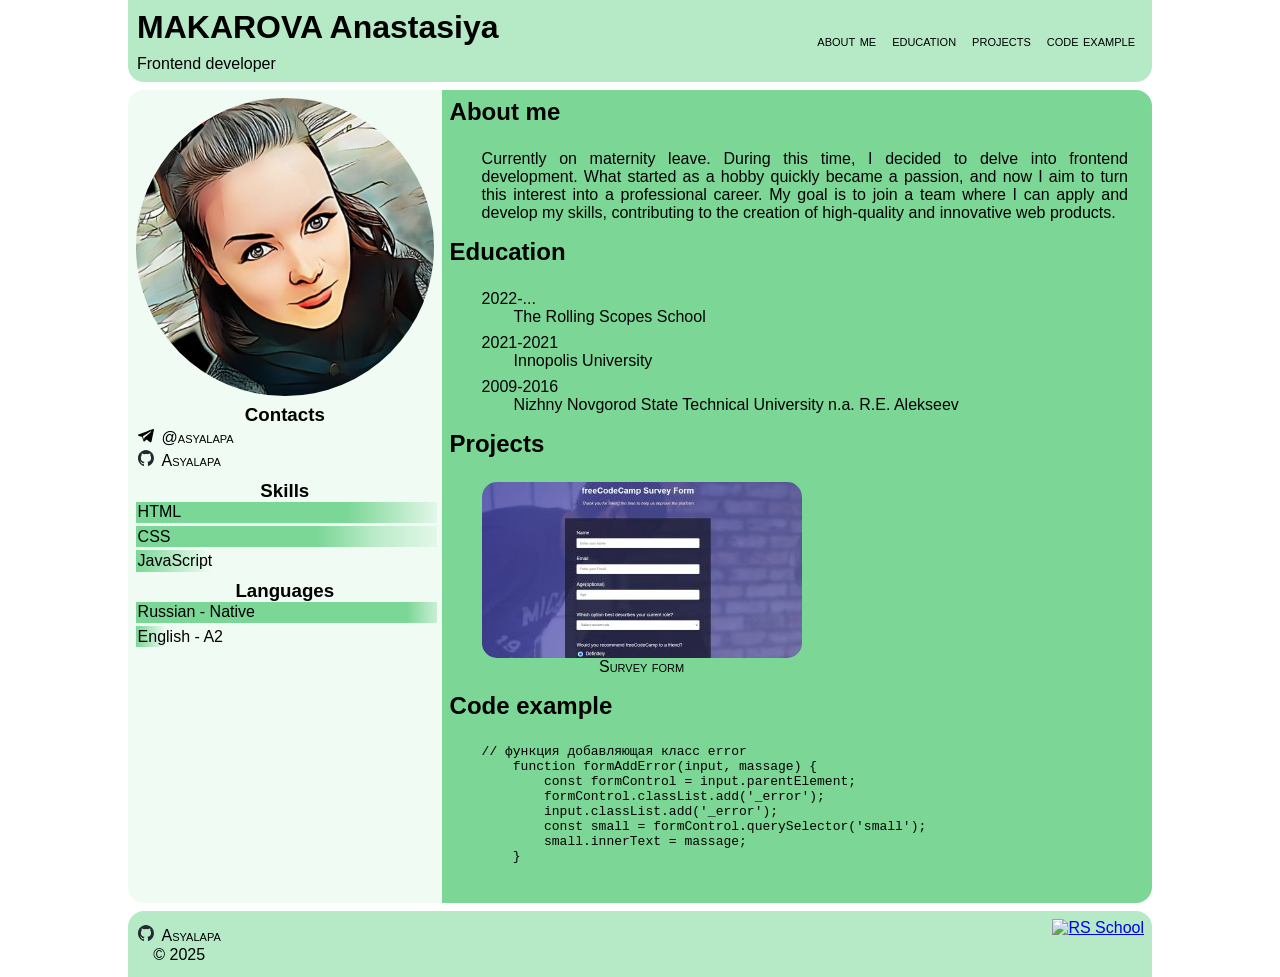
==== index.html @ ceacfe64 "feat: update infomation" ====
<!DOCTYPE html>
<html lang="en">
<head>
    <meta charset="UTF-8">
    <meta name="viewport" content="width=device-width, initial-scale=1.0">
    <title>CV | Makarova A</title>
    <link type="Image/x-icon" href="/img/photo.jpg" rel="icon">
    <link rel="stylesheet" href="style.css">
</head>
<body class="body">
    <div class="wrapper">
        <header class="header">
        <div class="header_wrapper">
            <h1 class="header_title">MAKAROVA Anastasiya</h1>
            <p class="header_desc">Frontend developer</p>
        </div>
        <nav class="header_nav">
            <ul class="header_list">
                <li class="header_list-item"><a href="#aboutMe" class="list_link">about me</a></li>
                <li class="header_list-item"><a href="#education" class="list_link">education</a></li>
                <li class="header_list-item"><a href="#projects" class="list_link">projects</a></li>
                <li class="header_list-item"><a href="#codeExample" class="list_link">code example</a></li>
            </ul>
        </nav>
    </header>
    <main class="main">
        <div class="main_left-wrapper">
            <div class="main_left-section">
                <img class="main_image" src="/img/photo.jpg" alt="Photo Makarova A">
            </div>
            <section class="main_left-section">
                <h3 class="main_left-title">Contacts</h3>
                <div class="main_contacts">
                    <a class="contacts_link" href="https://t.me/asyalapa"><img class="contacts_logo" src="/img/telegram-mark.svg" alt="Лого телеграм">@asyalapa</a>
                    <a class="contacts_link" href="https://github.com/Asyalapa"><img class="contacts_logo" src="/img/github-mark.svg" alt="Лого гитхаб">Asyalapa</a>
                </div>
            </section>
            <section class="main_left-section">
                <h3 class="main_left-title">Skills</h3>
                <ul class="main_contacts main_left-list">
                    <li class="left-list_item item1">HTML</li>
                    <li class="left-list_item item2">CSS</li>
                    <li class="left-list_item item3">JavaScript</li>
                </ul>
            </section>
            <section class="main_left-section">
                <h3 class="main_left-title">Languages</h3>
                <ul class="main_contacts main_left-list">
                    <li class="left-list_item item4">Russian - Native</li>
                    <li class="left-list_item item5">English - A2</li>
                </ul>
            </section>
        </div>
        <div class="main_right-wrapper">
            <section id="aboutMe" class="main_right-section">
                <h2 class="main_right-title">About me</h2>
                <p class="right-section_about right-sections-desc">Currently on maternity leave. During this time, I decided to delve into frontend development. What started as a hobby quickly became a passion, and now I aim to turn this interest into a professional career. My goal is to join a team where I can apply and develop my skills, contributing to the creation of high-quality and innovative web products.</p>
            </section>
            <section id="education" class="main_right-section">
                <h2 class="main_right-title">Education</h2>
                    <ul class="right-section_education right-sections-desc">
                        <li>
                            <ul class="right-section_education education_list">
                                <li>2022-...</li>
                                <li class="education_list-item">The Rolling Scopes School</li>
                            </ul>
                        </li>
                        <li>
                            <ul class="right-section_education education_list">
                                <li>2021-2021</li>
                                <li class="education_list-item">Innopolis University</li>
                            </ul>
                        </li>
                        <li>
                            <ul class="right-section_education education_list">
                                <li>2009-2016</li>
                                <li class="education_list-item">Nizhny Novgorod State Technical University n.a. R.E. Alekseev</li>
                            </ul>
                        </li>
                    </ul>
            </section>
            <section id="projects" class="main_right-section">
                <h2 class="main_right-title">Projects</h2>
                <div class="right-sections-desc right-section_projects">
                    <a class="projects_link" href="https://asyalapa.github.io/freecodecamplearning/"><img class="projects_image" src="/img/fcproject.png" alt="Free code camp project">Survey form</a>
                </div>
            </section>
            <section id="codeExample" class="main_right-section">
                <h2 class="main_right-title">Code example</h2>
                <div class="right-sections-desc">
                    <pre class="right-sections_codeExample"><code>// функция добавляющая класс error
    function formAddError(input, massage) {
        const formControl = input.parentElement;
        formControl.classList.add('_error');
        input.classList.add('_error');
        const small = formControl.querySelector('small');
        small.innerText = massage;
    }</code>
                    </pre>
                </div>
            </section>
        </div>
    </main>
        <footer class="footer">
        <div class="footer_wrapper">
            <a class="contacts_link" href="https://github.com/Asyalapa"><img class="contacts_logo" src="/img/github-mark.svg" alt="GitHub's logo">Asyalapa</a>
            <p class="footer_copy">&copy; 2025</p>
        </div>
        <div class="footer_wrapper">
            <a href="https://rs.school/courses/javascript-ru"><img class="footer_image" src="https://raw.githubusercontent.com/rolling-scopes-school/tasks/25280abf1815aaf58ff04a69c0f82393d5f54ef0/tasks/cv/rs-school-logo.svg" alt="RS School"></a>
        </div>
    </footer>
    </div>
   </body>
</html>
---- style.css ----
.body {
    margin: 0;
    padding: 0;
    box-sizing: border-box;
    font-family: 'Segoe UI', Tahoma, Geneva, Verdana, sans-serif;
}

::-webkit-scrollbar {
    width: .8rem;
    background: rgba(110, 211, 140, 0.3);
}
  
::-webkit-scrollbar-thumb {
    border-radius: .4rem;
    background: rgba(110, 211, 140, 0.6);
}

.wrapper {
    max-width: 1024px;
    margin: 0 auto;
    display: flex;
    flex-direction: column;
    align-items: center;
}

.header {
    display: flex;
    justify-content: space-between;
    align-self: center;
    border-radius: 0 0 1rem 1rem;
    width: 100%;
    background-color: rgba(110, 211, 140, 0.5);
    margin-bottom: 0.5em;
  }

.header_wrapper,
.header_nav {
    margin: 1vh;
}

.header_nav {
    display: flex;
    align-items: center;
}

.header_title {
    margin: 0 0 1vh;
}
  
.header_desc {
    margin: 0;
}

.header_list {
    margin: 0;
    padding: 0;
    display: flex;
    align-items: center;
    list-style-type: none;
}

.header_list-item {
    padding: 0.5em;
}

.list_link,
.contacts_link,
.projects_link {
    text-decoration: none;
    font-variant: small-caps;
    color: black;
}

.list_link:hover {
    color: rgb(0, 0, 100);
    border-bottom: 2px solid;
}

.main {
    display: flex;
    width: 100%;
    margin-bottom: 0.5em;
}

.main_left-wrapper {
    width: 30%;
    display: flex;
    flex-direction: column;
    align-items: center;
    border-radius: 1rem 0 0 1rem;
    background-color: rgba(110, 211, 140, 0.1);
    padding: 0.5em;
}

.main_right-wrapper {
    display: flex;
    flex-direction: column;
    width: 70%;
    border-radius: 0 1rem 1rem 0;
    background-color: rgba(110, 211, 140, 0.9);
    padding: 0.5em;
}

.main_left-section {
    width: 100%;
    display: flex;
    flex-direction: column;
    align-items: center;
}

.main_left-section:not(:last-child) {
    margin-bottom: 0.5em;
}

.main_image {
    max-width: 100%;
    border-radius: 50%;
}

.main_left-title {
    margin: 0;
}

.main_contacts {
    width: 100%;
}

.contacts_link {
    display: block;
    padding: 0.1em;
}

.contacts_link:hover,
.projects_link:hover {
    color: rgb(0, 0, 100);
    font-weight: 700;
}

.contacts_logo {
    width: 1em;
    margin-right: 0.5em;
}

.main_left-list,
.right-section_education {
    margin: 0;
    padding: 0;
    list-style-type: none;
}

.left-list_item {
    padding: 0.1em;
    width: 100%;
}

.left-list_item:not(:last-child) {
    margin-bottom: 0.2em;
}

.left-list_item.item1 {
    background: linear-gradient(90deg, rgba(110, 211, 140, 0.9) 0%, rgba(110, 211, 140, 0.9) 70%, rgba(110, 211, 140, 0.1) 100%);
}

.left-list_item.item2 {
    background: linear-gradient(90deg, rgba(110, 211, 140, 0.9) 0%, rgba(110, 211, 140, 0.9) 60%,  rgba(110, 211, 140, 0.4) 80%, rgba(110, 211, 140, 0.1) 100%);
}

.left-list_item.item4 {
    background: linear-gradient(90deg, rgba(110, 211, 140, 0.9) 0%, rgba(110, 211, 140, 0.9) 90%, rgba(110, 211, 140, 0.3) 100%);
}

.left-list_item.item5 {
    background: linear-gradient(90deg, rgba(110, 211, 140, 0.9) 0%, rgba(110, 211, 140, 0) 10%, rgba(110, 211, 140, 0) 100%);
}

.left-list_item.item3 {
    background: linear-gradient(90deg, rgba(110, 211, 140, 0.9) 0%, rgba(110, 211, 140, 0) 25%, rgba(110, 211, 140, 0) 100%);
}

.main_right-title {
    margin: 0 0 1em;
}

.right-section_about {
    text-align: justify;
}

.right-sections-desc {
    margin: 0 0 1em;
    padding: 0 1em 0 2em;
}

.education_list {
    margin: 0 0 0.5em;
}

.education_list-item {
    padding: 0 0 0 2em;
}

.right-section_projects {
    display: flex;
}

.projects_link {
    display: flex;
    flex-direction: column;
    align-items: center;
}

.projects_image {
    display: block;
    min-width: 250px;
    max-width: 25vw;
    border-radius: 15px;
}

.right-sections_codeExample {
    margin: 0;
    padding: 0;
}

.footer {
    box-sizing: border-box;
    display: flex;
    justify-content: space-between;
    padding: 0.5em;
    border-radius: 1rem 1rem 0 0;
    width: 100%;
    background-color: rgba(110, 211, 140, 0.5);
}

.footer_wrapper {
    display: flex;
    flex-direction: column;
    justify-content: center;
}

.footer_copy {
    align-self: center;
    margin: 0;
    padding: 0;
}

.footer_image {
    min-height: 50px;
    max-height: 5vh;
    max-width: 100%;
}

@media screen and (max-width: 769px) {
    .header {
        flex-direction: column;
      }

    .header_nav {
        margin: 0 0 1vh;
    }

    .main {
        flex-direction: column;
    }

    .main_left-wrapper {
        width: 100%;
        border-radius: 1rem 1rem 0 0;
        box-sizing: border-box;
    }
    
    .main_right-wrapper {
        width: 100%;
        border-radius: 0 0 1rem 1rem;
        box-sizing: border-box;
    }

    .main_image {
        max-height: 25vh;
    }
}
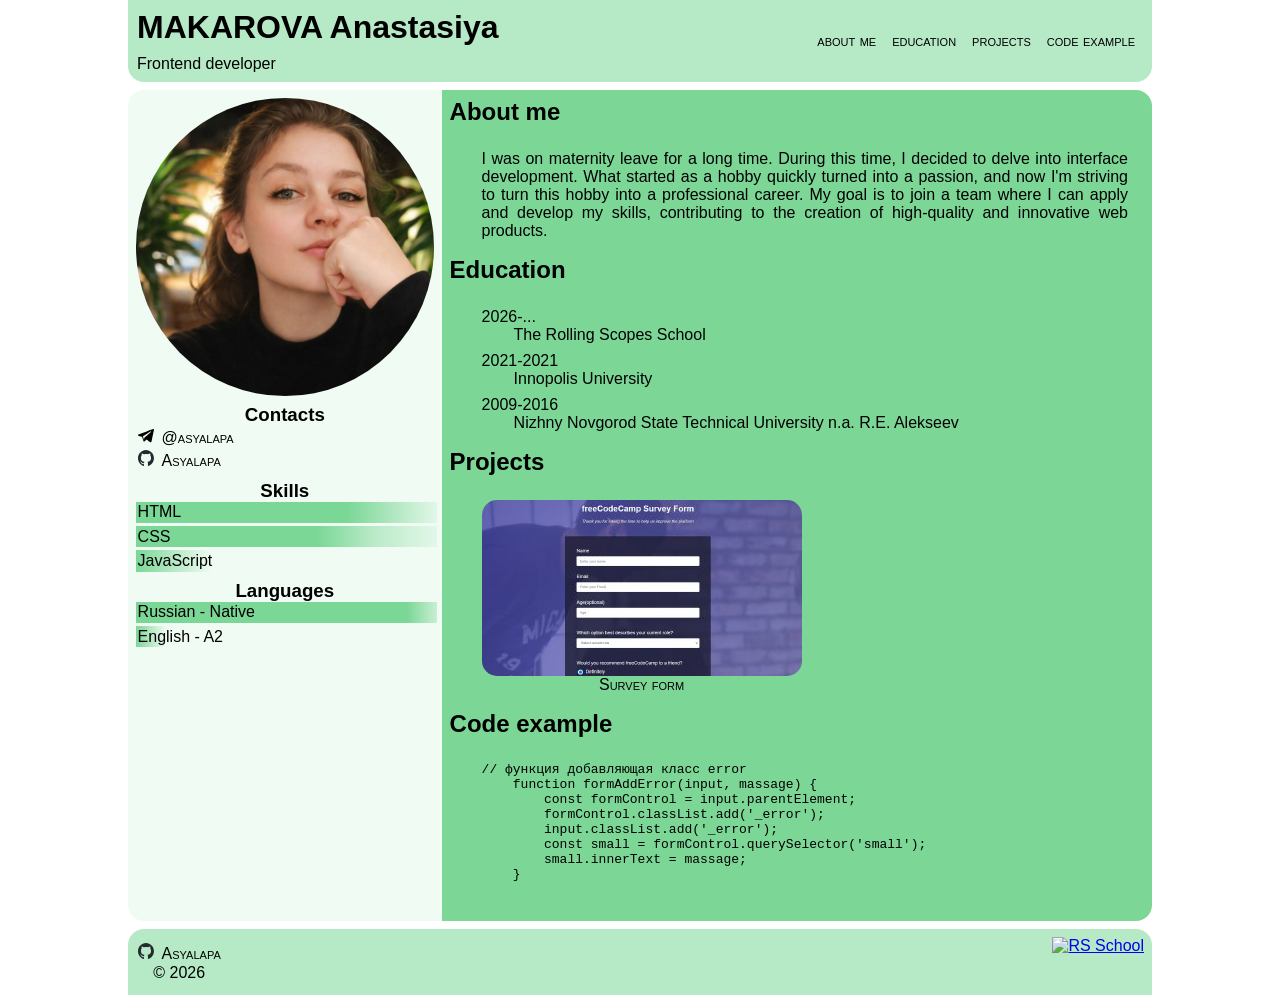
==== commit 07b3caf0: "fix: change infomation" ====
--- a/index.html
+++ b/index.html
@@ -54,14 +54,14 @@
         <div class="main_right-wrapper">
             <section id="aboutMe" class="main_right-section">
                 <h2 class="main_right-title">About me</h2>
-                <p class="right-section_about right-sections-desc">Currently on maternity leave. During this time, I decided to delve into frontend development. What started as a hobby quickly became a passion, and now I aim to turn this interest into a professional career. My goal is to join a team where I can apply and develop my skills, contributing to the creation of high-quality and innovative web products.</p>
+                <p class="right-section_about right-sections-desc">I was on maternity leave for a long time. During this time, I decided to delve into interface development. What started as a hobby quickly turned into a passion, and now I'm striving to turn this hobby into a professional career. My goal is to join a team where I can apply and develop my skills, contributing to the creation of high-quality and innovative web products.</p>
             </section>
             <section id="education" class="main_right-section">
                 <h2 class="main_right-title">Education</h2>
                     <ul class="right-section_education right-sections-desc">
                         <li>
                             <ul class="right-section_education education_list">
-                                <li>2022-...</li>
+                                <li>2026-...</li>
                                 <li class="education_list-item">The Rolling Scopes School</li>
                             </ul>
                         </li>
@@ -104,7 +104,7 @@
         <footer class="footer">
         <div class="footer_wrapper">
             <a class="contacts_link" href="https://github.com/Asyalapa"><img class="contacts_logo" src="/img/github-mark.svg" alt="GitHub's logo">Asyalapa</a>
-            <p class="footer_copy">&copy; 2025</p>
+            <p class="footer_copy">&copy; 2026</p>
         </div>
         <div class="footer_wrapper">
             <a href="https://rs.school/courses/javascript-ru"><img class="footer_image" src="https://raw.githubusercontent.com/rolling-scopes-school/tasks/25280abf1815aaf58ff04a69c0f82393d5f54ef0/tasks/cv/rs-school-logo.svg" alt="RS School"></a>
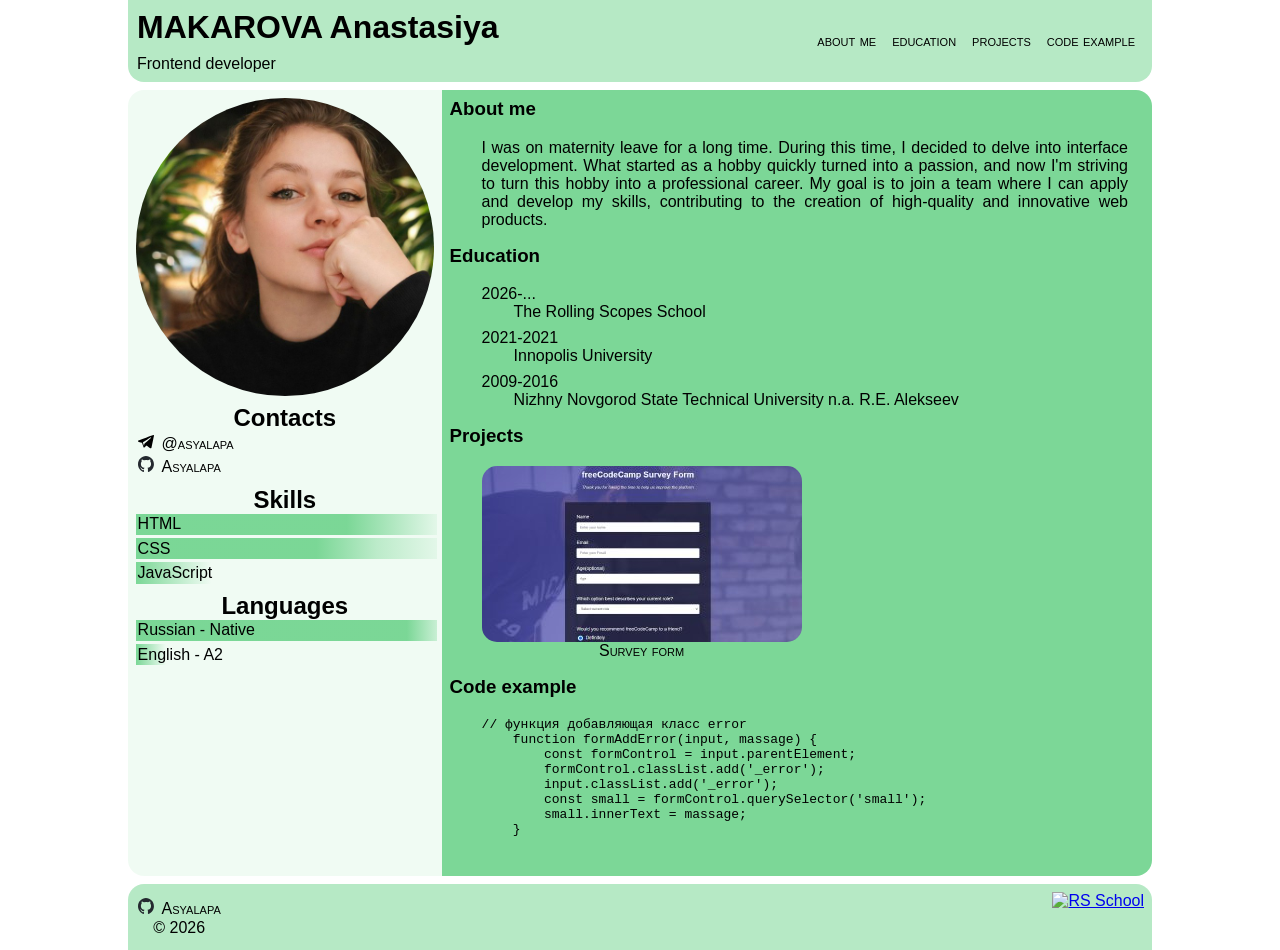
==== commit 4db91511: "fix: change title numbers fot validation" ====
--- a/index.html
+++ b/index.html
@@ -29,14 +29,14 @@
                 <img class="main_image" src="/img/photo.jpg" alt="Photo Makarova A">
             </div>
             <section class="main_left-section">
-                <h3 class="main_left-title">Contacts</h3>
+                <h2 class="main_left-title">Contacts</h2>
                 <div class="main_contacts">
                     <a class="contacts_link" href="https://t.me/asyalapa"><img class="contacts_logo" src="/img/telegram-mark.svg" alt="Лого телеграм">@asyalapa</a>
                     <a class="contacts_link" href="https://github.com/Asyalapa"><img class="contacts_logo" src="/img/github-mark.svg" alt="Лого гитхаб">Asyalapa</a>
                 </div>
             </section>
             <section class="main_left-section">
-                <h3 class="main_left-title">Skills</h3>
+                <h2 class="main_left-title">Skills</h2>
                 <ul class="main_contacts main_left-list">
                     <li class="left-list_item item1">HTML</li>
                     <li class="left-list_item item2">CSS</li>
@@ -44,7 +44,7 @@
                 </ul>
             </section>
             <section class="main_left-section">
-                <h3 class="main_left-title">Languages</h3>
+                <h2 class="main_left-title">Languages</h2>
                 <ul class="main_contacts main_left-list">
                     <li class="left-list_item item4">Russian - Native</li>
                     <li class="left-list_item item5">English - A2</li>
@@ -53,11 +53,11 @@
         </div>
         <div class="main_right-wrapper">
             <section id="aboutMe" class="main_right-section">
-                <h2 class="main_right-title">About me</h2>
+                <h3 class="main_right-title">About me</h3>
                 <p class="right-section_about right-sections-desc">I was on maternity leave for a long time. During this time, I decided to delve into interface development. What started as a hobby quickly turned into a passion, and now I'm striving to turn this hobby into a professional career. My goal is to join a team where I can apply and develop my skills, contributing to the creation of high-quality and innovative web products.</p>
             </section>
             <section id="education" class="main_right-section">
-                <h2 class="main_right-title">Education</h2>
+                <h3 class="main_right-title">Education</h3>
                     <ul class="right-section_education right-sections-desc">
                         <li>
                             <ul class="right-section_education education_list">
@@ -80,13 +80,13 @@
                     </ul>
             </section>
             <section id="projects" class="main_right-section">
-                <h2 class="main_right-title">Projects</h2>
+                <h3 class="main_right-title">Projects</h3>
                 <div class="right-sections-desc right-section_projects">
                     <a class="projects_link" href="https://asyalapa.github.io/freecodecamplearning/"><img class="projects_image" src="/img/fcproject.png" alt="Free code camp project">Survey form</a>
                 </div>
             </section>
             <section id="codeExample" class="main_right-section">
-                <h2 class="main_right-title">Code example</h2>
+                <h3 class="main_right-title">Code example</h3>
                 <div class="right-sections-desc">
                     <pre class="right-sections_codeExample"><code>// функция добавляющая класс error
     function formAddError(input, massage) {
@@ -103,7 +103,7 @@
     </main>
         <footer class="footer">
         <div class="footer_wrapper">
-            <a class="contacts_link" href="https://github.com/Asyalapa"><img class="contacts_logo" src="/img/github-mark.svg" alt="GitHub's logo">Asyalapa</a>
+            <a class="contacts_link" href="https://github.com/Asyalapa"><img class="contacts_logo" src="./img/github-mark.svg" alt="GitHub's logo">Asyalapa</a>
             <p class="footer_copy">&copy; 2026</p>
         </div>
         <div class="footer_wrapper">
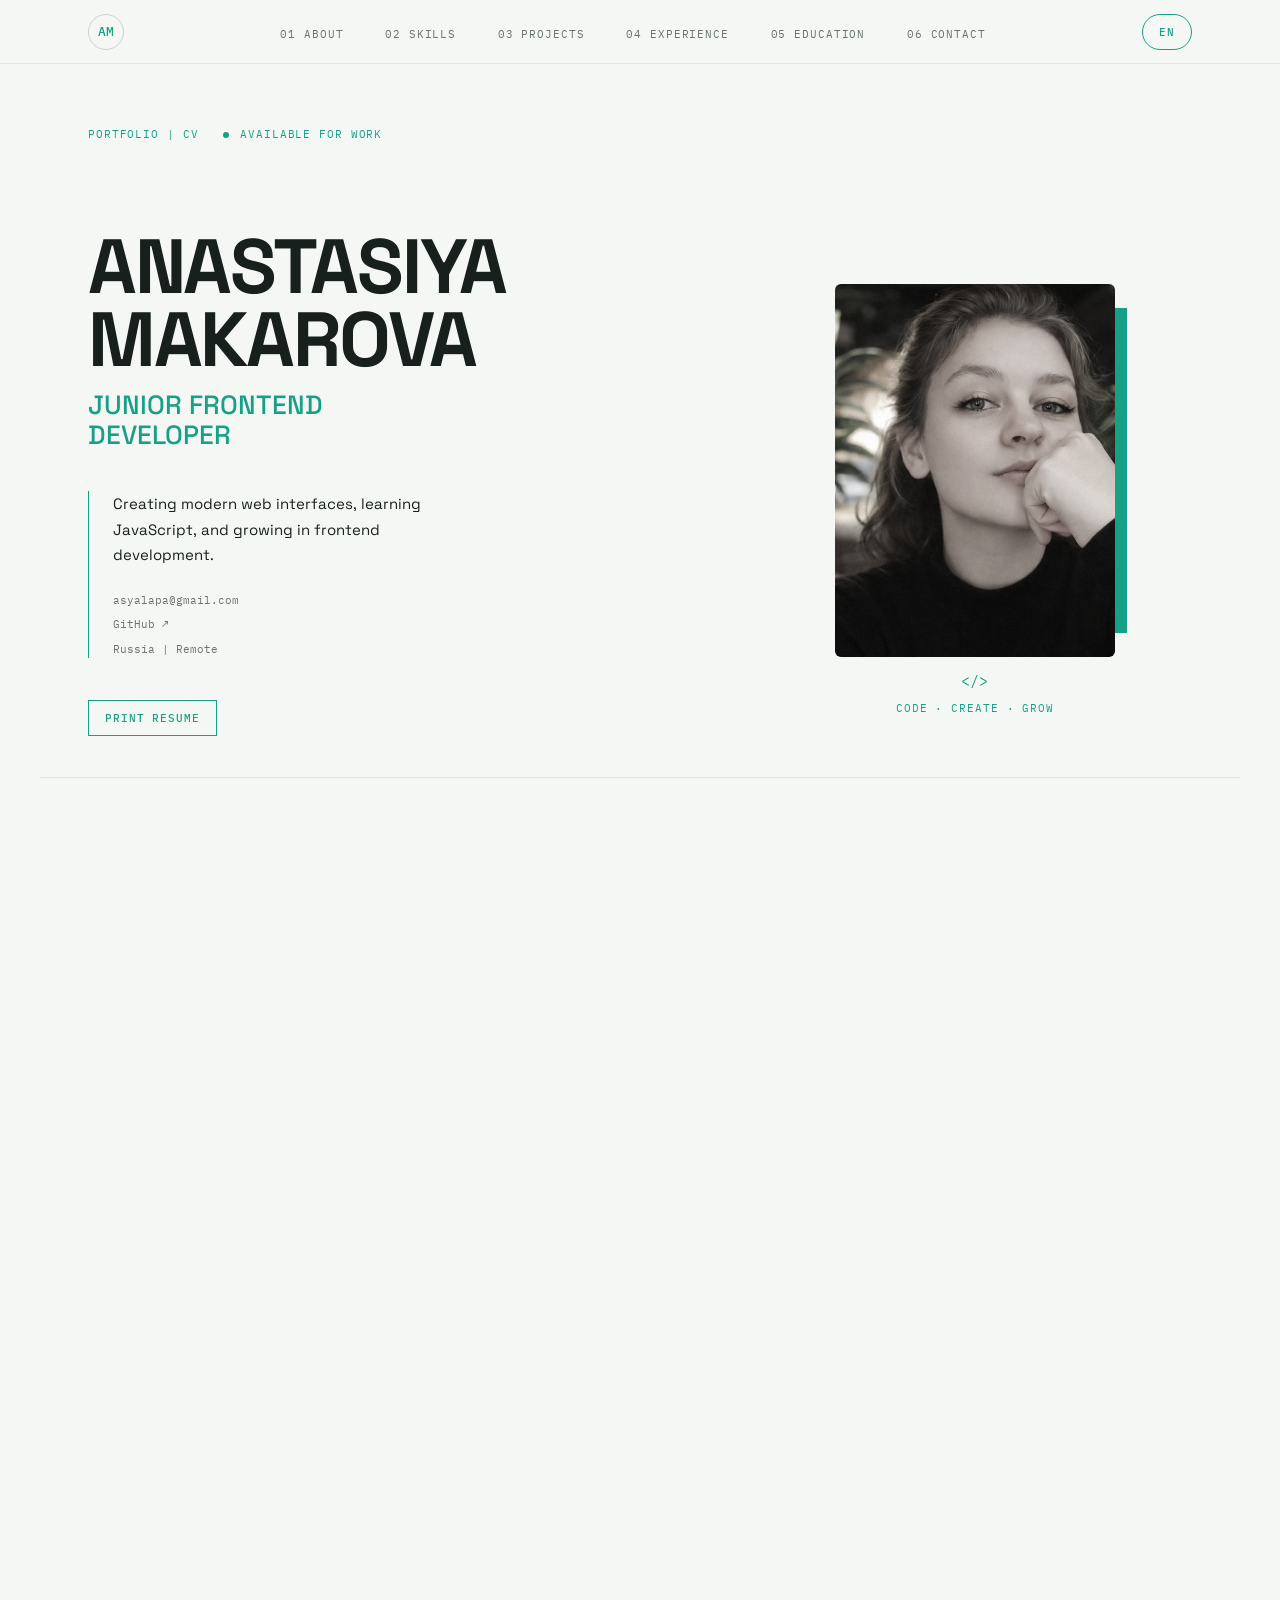
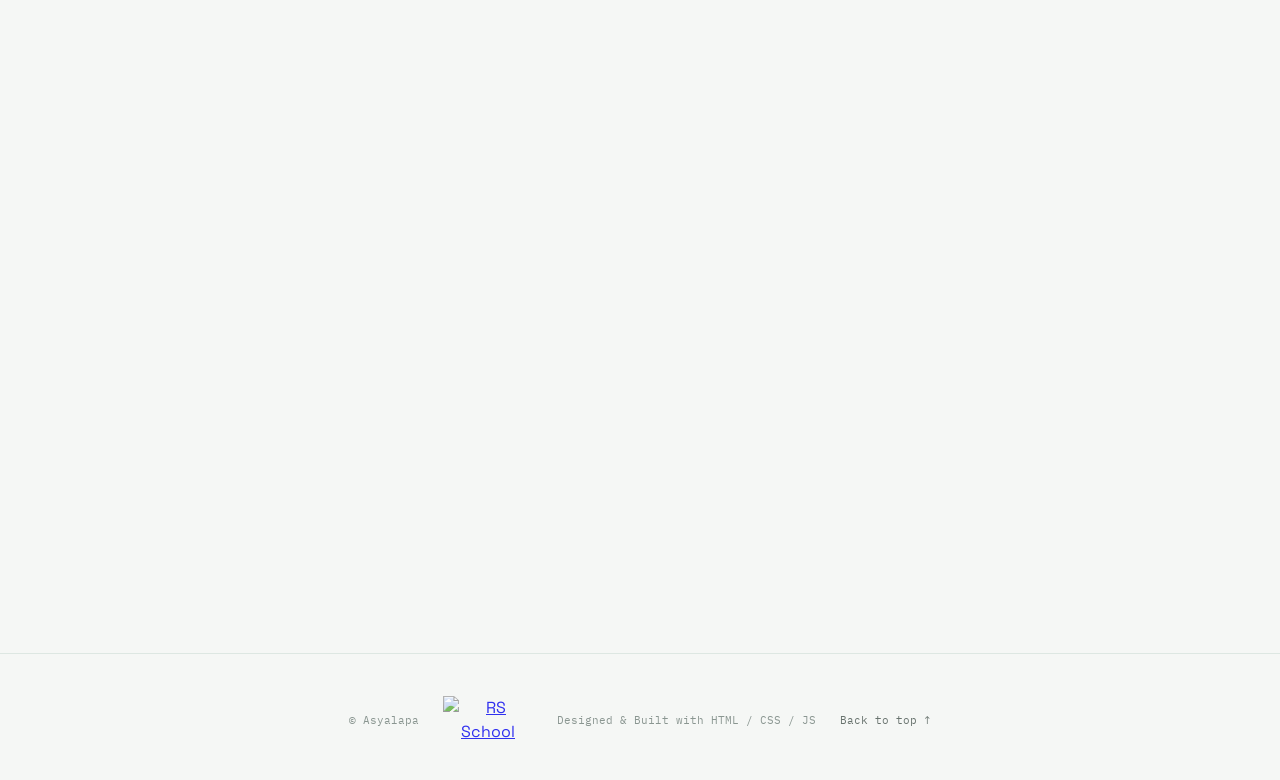
==== commit 41b7ab9a: "feat: implement semantic layout and responsive design" ====
--- a/index.html
+++ b/index.html
@@ -4,112 +4,420 @@
     <meta charset="UTF-8">
     <meta name="viewport" content="width=device-width, initial-scale=1.0">
     <title>CV | Makarova A</title>
-    <link type="Image/x-icon" href="/img/photo.jpg" rel="icon">
+    <link type="Image/x-icon" href="./img/photo.jpg" rel="icon">
+    <link rel="preconnect" href="https://fonts.googleapis.com">
+    <link rel="preconnect" href="https://fonts.gstatic.com" crossorigin>
+    <link
+            href="https://fonts.googleapis.com/css2?family=IBM+Plex+Mono:wght@400;500&family=Space+Grotesk:wght@400;500;600;700&display=swap"
+            rel="stylesheet"
+    >
     <link rel="stylesheet" href="style.css">
+    <noscript>
+        <style>.reveal { opacity: 1; transform: none; }</style>
+    </noscript>
 </head>
+
 <body class="body">
-    <div class="wrapper">
-        <header class="header">
-        <div class="header_wrapper">
-            <h1 class="header_title">MAKAROVA Anastasiya</h1>
-            <p class="header_desc">Frontend developer</p>
+
+    <header class="header">
+        <div class="container header__inner">
+            <a href="#top" class="header__logo" data-translate="logo">AM</a>
+
+            <nav class="header__nav">
+                <ul class="header__list">
+                    <li>
+                        <a href="#about" class="header__link">01 <span data-translate="about">ABOUT</span></a>
+                    </li>
+                    <li>
+                        <a href="#skills" class="header__link">02 <span data-translate="skills">SKILLS</span></a>
+                    </li>
+                    <li> <a href="#projects" class="header__link">03 <span data-translate="projects">PROJECTS</span></a>
+                    </li>
+                    <li>
+                        <a href="#experience" class="header__link">04 <span data-translate="experience">EXPERIENCE</span></a>
+                    </li>
+                    <li>
+                        <a href="#education" class="header__link">05 <span data-translate="education">EDUCATION</span></a>
+                    </li>
+                    <li>
+                        <a href="#contact" class="header__link">06 <span data-translate="contact">CONTACT</span></a>
+                </li>
+                </ul>
+            </nav>
+
+            <div class="header__actions">
+                <button type="button" id="lang-toggle" class="btn btn--lang" data-translate="btn_lang">EN</button>
+                <button type="button" class="header__burger" aria-label="Open menu" aria-expanded="false">
+                    <span></span>
+                    <span></span>
+                    <span></span>
+                </button>
+            </div>
         </div>
-        <nav class="header_nav">
-            <ul class="header_list">
-                <li class="header_list-item"><a href="#aboutMe" class="list_link">about me</a></li>
-                <li class="header_list-item"><a href="#education" class="list_link">education</a></li>
-                <li class="header_list-item"><a href="#projects" class="list_link">projects</a></li>
-                <li class="header_list-item"><a href="#codeExample" class="list_link">code example</a></li>
-            </ul>
-        </nav>
     </header>
-    <main class="main">
-        <div class="main_left-wrapper">
-            <div class="main_left-section">
-                <img class="main_image" src="/img/photo.jpg" alt="Photo Makarova A">
-            </div>
-            <section class="main_left-section">
-                <h2 class="main_left-title">Contacts</h2>
-                <div class="main_contacts">
-                    <a class="contacts_link" href="https://t.me/asyalapa"><img class="contacts_logo" src="/img/telegram-mark.svg" alt="Лого телеграм">@asyalapa</a>
-                    <a class="contacts_link" href="https://github.com/Asyalapa"><img class="contacts_logo" src="/img/github-mark.svg" alt="Лого гитхаб">Asyalapa</a>
-                </div>
-            </section>
-            <section class="main_left-section">
-                <h2 class="main_left-title">Skills</h2>
-                <ul class="main_contacts main_left-list">
-                    <li class="left-list_item item1">HTML</li>
-                    <li class="left-list_item item2">CSS</li>
-                    <li class="left-list_item item3">JavaScript</li>
-                </ul>
-            </section>
-            <section class="main_left-section">
-                <h2 class="main_left-title">Languages</h2>
-                <ul class="main_contacts main_left-list">
-                    <li class="left-list_item item4">Russian - Native</li>
-                    <li class="left-list_item item5">English - A2</li>
-                </ul>
-            </section>
-        </div>
-        <div class="main_right-wrapper">
-            <section id="aboutMe" class="main_right-section">
-                <h3 class="main_right-title">About me</h3>
-                <p class="right-section_about right-sections-desc">I was on maternity leave for a long time. During this time, I decided to delve into interface development. What started as a hobby quickly turned into a passion, and now I'm striving to turn this hobby into a professional career. My goal is to join a team where I can apply and develop my skills, contributing to the creation of high-quality and innovative web products.</p>
-            </section>
-            <section id="education" class="main_right-section">
-                <h3 class="main_right-title">Education</h3>
-                    <ul class="right-section_education right-sections-desc">
+
+    <main class="main" id="top">
+
+        <!-- HERO -->
+        <section class="hero">
+            <div class="container hero__grid">
+                <div class="hero__meta">
+                    <span class="hero__label" data-translate="hero_label">PORTFOLIO | CV</span>
+                    <span class="hero__status" data-translate="hero_status">AVAILABLE FOR WORK</span>
+                </div>
+
+                <div class="hero__content">
+                    <div class="hero__title">
+                        <h1 class="hero__name" data-translate="hero_name">ANASTASIYA<br>MAKAROVA</h1>
+                        <p class="hero__role" data-translate="hero_role">JUNIOR FRONTEND<br>DEVELOPER</p>
+                    </div>
+
+                    <div class="hero__info">
+                        <p class="hero__description" data-translate="hero_description">
+                            Creating modern web interfaces, learning JavaScript, and growing in frontend development.
+                        </p>
+
+                        <div class="hero__contacts">
+                            <a href="mailto:asyalapa@gmail.com" class="hero__contact-link">asyalapa@gmail.com</a>
+                            <a href="https://github.com/asyalapa" target="_blank" rel="noopener noreferrer" class="hero__contact-link">GitHub ↗</a>
+                            <span class="hero__location" data-translate="hero_location">Russia | Remote</span>
+                        </div>
+                    </div>
+
+                    <div class="hero__action">
+                        <button type="button" class="btn btn--print-hero"  id="print-btn" data-translate="btn_print">Print Resume</button>
+                    </div>
+                </div>
+
+                <!-- Правая часть: Фото и декор -->
+                <div class="hero__visual">
+                    <div class="hero__image-wrapper">
+                        <img src="./img/photo.jpg" alt="Anastasiya Makarova" class="image hero__photo" data-translate-alt="photo_alt" loading="eager">
+                        <div class="hero__decor">
+                            <span class="hero__decor-text" data-translate="decor_text">CODE · CREATE · GROW</span>
+                        </div>
+                    </div>
+                </div>
+            </div>
+        </section>
+
+        <!-- ABOUT -->
+        <section class="section section__about reveal" id="about">
+            <div class="container section__layout">
+                <div class="section__header">
+                    <span class="section__number">01</span>
+                    <h2 class="section__title" data-translate="about_title">О СЕБЕ</h2>
+                </div>
+                <div class="about__body">
+                    <div class="about__intro">
+                        <p class="about__text" data-translate="about_text_first">
+                            Transitioning from technical and banking sectors into frontend development.
+                        </p>
+                        <p class="about__text" data-translate="about_text_second">
+                            I have an engineering background and experience working with documentation, clients, and large amounts of information. Currently focusing on JavaScript, HTML, CSS, and building real web projects.
+                        </p>
+                        <p class="about__text" data-translate="about_text_third">
+                            Looking for a team where I can ask questions, get feedback, and grow through real tasks.
+                        </p>
+                    </div>
+                    <ul class="about__list">
+                        <li class="about__list-item" data-translate='soft_skills_thinking'>Systematic thinking</li>
+                        <li class="about__list-item" data-translate='soft_skills_attention'>Attention to detail</li>
+                        <li class="about__list-item" data-translate='soft_skills_discipline'>Discipline and self-organization</li>
+                        <li class="about__list-item" data-translate='soft_skills_learning'>Fast learning</li>
+                    </ul>
+                </div>
+            </div>
+        </section>
+
+        <!-- SKILLS -->
+        <section class="section section__skills reveal" id="skills">
+            <div class="container section__layout">
+                <div class="section__header">
+                    <span class="section__number">02</span>
+                    <h2 class="section__title" data-translate="skills">SKILLS</h2>
+                </div>
+                <div class="skills__grid">
+                    <div class="skills__group">
+                        <h3 class="skills__label" data-translate="skills_core_label">CORE</h3>
+                        <ul class="skills__list skills__list--levels">
+                            <li class="skills__list-item" style="--level: 52%" data-translate="skill_js">JavaScript (basic-confident)</li>
+                            <li class="skills__list-item" style="--level: 15%" data-translate="skill_python">Python (actively learning)</li>
+                            <li class="skills__list-item" style="--level: 90%">HTML5 / CSS3</li>
+                            <li class="skills__list-item" style="--level: 22%" data-translate="skill_git">Git (basic commands)</li>
+                        </ul>
+                    </div>
+                    <div class="skills__group">
+                        <h3 class="skills__label" data-translate="skills_tools">TOOLS</h3>
+                        <ul class="skills__list">
+                            <li class="skills__list-item">VS Code / WebStorm</li>
+                            <li class="skills__list-item">Git / GitHub</li>
+                            <li class="skills__list-item">Figma</li>
+                            <li class="skills__list-item">Chrome DevTools</li>
+                            <li class="skills__list-item">Vite / WebPack</li>
+                        </ul>
+                    </div>
+                    <div class="skills__group">
+                        <h3 class="skills__label" data-translate="skills_lang_label">LANGUAGES</h3>
+                        <ul class="skills__list">
+                            <li class="skills__list-item" data-translate="lang_ru">Russian — Native</li>
+                            <li class="skills__list-item" data-translate="lang_en">English — B1</li>
+                        </ul>
+                        <h3 class="skills__label" data-translate="skills_additional">ADDITIONAL</h3>
+                        <ul class="skills__list">
+                            <li class="skills__list-item" data-translate="additional_alg">Algorithms</li>
+                            <li class="skills__list-item" data-translate="additional_arch">Frontend Architecture</li>
+                            <li class="skills__list-item" data-translate="additional_api">API Integration</li>
+                            <li class="skills__list-item" data-translate="additional_des">Responsive Design</li>
+                        </ul>
+                    </div>
+                </div>
+            </div>
+        </section>
+
+        <!-- PROJECTS -->
+        <section class="section section__projects reveal" id="projects">
+            <div class="container section__layout">
+                <div class="section__header">
+                    <span class="section__number">03</span>
+                    <h2 class="section__title" data-translate="projects">PROJECTS</h2>
+                </div>
+                <div class="projects__grid">
+                    <a class="project__link" href="https://asyalapa.github.io/rsschool-cv" target="_blank">
+                        <article class="project">
+                            <div class="project__top">
+                                <span class="project__number">01</span>
+                                <span class="project__type" data-translate="project_type_edu">EDUCATIONAL</span>
+                            </div>
+                            <div class="project__body">
+                                <h3 class="project__title" data-translate="project_1_title">CV / PORTFOLIO</h3>
+                                <p class="project__description" data-translate="project_1_desc">
+                                    Personal CV webpage built with semantic HTML, responsive CSS, and interactive JavaScript.
+                                </p>
+                                <ul class="project__tags">
+                                    <li>HTML</li><li>CSS</li><li>JavaScript</li>
+                                </ul>
+                            </div>
+                            <span class="project__link-text" data-translate="project_view">VIEW PROJECT ↗</span>
+                        </article>
+                    </a>
+                    <a class="project__link" href="https://asyalapa.github.io/nails-landing/" target="_blank">
+                        <article class="project">
+                            <div class="project__top">
+                                <span class="project__number">02</span>
+                                <span class="project__type" data-translate="project_type_edu">EDUCATIONAL</span>
+                            </div>
+                            <div class="project__body">
+                                <h3 class="project__title" data-translate="project_2_title">Princess Nails</h3>
+                                <p class="project__description" data-translate="project_2_desc">
+                                    Responsive landing page for a nail service master with elegant design.
+                                </p>
+                                <ul class="project__tags">
+                                    <li>HTML</li><li>CSS</li><li>JavaScript</li>
+                                </ul>
+                            </div>
+                            <span class="project__link-text" data-translate="project_view">VIEW PROJECT ↗</span>
+                        </article>
+                    </a>
+                    <a class="project__link" href="https://asyalapa.github.io/smm-pro-landing/" target="_blank">
+                        <article class="project">
+                            <div class="project__top">
+                                <span class="project__number">03</span>
+                                <span class="project__type" data-translate="project_type_edu">EDUCATIONAL</span>
+                            </div>
+                            <div class="project__body">
+                                <h3 class="project__title" data-translate="project_3_title">SMM Course Landing</h3>
+                                <p class="project__description" data-translate="project_3_desc">
+                                    Modern one-page landing for an online SMM promotion course.
+                                </p>
+                                <ul class="project__tags">
+                                    <li>HTML</li><li>CSS</li><li>JavaScript</li>
+                                </ul>
+                            </div>
+                            <span class="project__link-text" data-translate="project_view">VIEW PROJECT ↗</span>
+                        </article>
+                    </a>
+                </div>
+            </div>
+        </section>
+
+        <!-- CODE EXAMPLE -->
+        <section class="section section__code-examples reveal">
+            <div class="container">
+                <div class="section__header">
+                    <h2 class="section__title" data-translate="code_example_title">CODE EXAMPLE</h2>
+                </div>
+                <div class="code-example__grid">
+                    <article class="code-example">
+                        <div class="code-example__top">
+                            <span class="code-example__number">01</span>
+                            <span class="code-example__type">JavaScript</span>
+                        </div>
+                        <div class="code-example__body">
+                            <h3 class="code-example__title" data-translate="code_example_1_title">Palindrome Checker (with spaces)</h3>
+                            <pre class="code-example__code">
+                                <code data-language="javascript">
+function isPalindrome(str) {
+    const cleaned = str.toLowerCase().replace(/[^a-zа-яё0-9]/g, '');
+    return cleaned === cleaned.split('').reverse().join('');
+}
+                                </code>
+                            </pre>
+                        </div>
+                    </article>
+                    <article class="code-example">
+                        <div class="code-example__top">
+                            <span class="code-example__number">02</span>
+                            <span class="code-example__type">Python</span>
+                        </div>
+                        <div class="code-example__body">
+                            <h3 class="code-example__title" data-translate="code_example_2_title">Merge Unique Elements</h3>
+                            <pre class="code-example__code">
+                                <code data-language="python">
+def unique_from_two(list1, list2):
+    return list(set(list1) | set(list2))
+                                </code>
+                            </pre>
+                        </div>
+                    </article>
+                </div>
+            </div>
+        </section>
+
+        <!-- EXPERIENCE -->
+        <section class="section section__experience reveal" id="experience">
+            <div class="container section__layout">
+                <div class="section__header">
+                    <span class="section__number">04</span>
+                    <h2 class="section__title" data-translate="experience_title">WORK EXPERIENCE</h2>
+                </div>
+                <div class="timeline">
+                    <article class="timeline__item">
+                        <div class="timeline__date">2018 — 2022</div>
+                        <div class="timeline__content">
+                            <h3 data-translate="exp_1_role">Customer Support Specialist</h3>
+                            <p data-translate="exp_1_company">Rosbank PJSC</p>
+                            <p class="timeline__desc" data-translate="exp_1_desc">Handled 30–50 daily inquiries, resolved complex requests, and coordinated across departments.</p>
+                        </div>
+                    </article>
+                    <article class="timeline__item">
+                        <div class="timeline__date">2017</div>
+                        <div class="timeline__content">
+                            <h3 data-translate="exp_2_role">Mathematics Teacher</h3>
+                            <p data-translate="exp_2_company">School No. 60</p>
+                            <p class="timeline__desc" data-translate="exp_2_desc">Taught algebra and geometry, adapted complex material to students' level.</p>
+                        </div>
+                    </article>
+                    <article class="timeline__item">
+                        <div class="timeline__date">2016–2017</div>
+                        <div class="timeline__content">
+                            <h3 data-translate="exp_3_role">Document Management Specialist</h3>
+                            <p data-translate="exp_3_company">Avto-Vik LLC</p>
+                            <p class="timeline__desc" data-translate="exp_3_desc">Managed document flow in 1C, supported procurement and warehouse operations.</p>
+                        </div>
+                    </article>
+                    <article class="timeline__item">
+                        <div class="timeline__date">2013–2016</div>
+                        <div class="timeline__content">
+                            <h3 data-translate="exp_4_role">Design Engineer</h3>
+                            <p data-translate="exp_4_company">United Engineering Center LLC</p>
+                            <p class="timeline__desc" data-translate="exp_4_desc">Developed technical drawings and documentation according to requirements.</p>
+                        </div>
+                    </article>
+                </div>
+            </div>
+        </section>
+
+        <!-- EDUCATION -->
+        <section class="section section__education reveal" id="education">
+            <div class="container section__layout">
+                <div class="section__header">
+                    <span class="section__number">05</span>
+                    <h2 class="section__title" data-translate="education">EDUCATION</h2>
+                </div>
+                <div class="education__body">
+                    <div class="education__group">
+                        <article class="education__item">
+                            <span class="education__year">2016</span>
+                            <div>
+                                <h3 class="education__title" data-translate="edu_1_title">NNSTU named after R.E. Alekseev</h3>
+                                <p class="education__degree" data-translate="edu_1_degree">Master's Degree, Institute of Transport Systems</p>
+                            </div>
+                        </article>
+                    </div>
+                    <div class="education__group">
+                        <article class="education__item">
+                            <span class="education__year">2026</span>
+                            <div>
+                                <h3 class="education__title" data-translate="edu_2_title">RS School</h3>
+                                <p class="education__degree" data-translate="edu_2_degree">Full-Stack JavaScript</p>
+                            </div>
+                        </article>
+                        <article class="education__item">
+                            <span class="education__year">2026</span>
+                            <div>
+                                <h3 class="education__title" data-translate="edu_3_title">1C:April Soft</h3>
+                                <p class="education__degree" data-translate="edu_3_degree">Python Basics from Scratch</p>
+                            </div>
+                        </article>
+                        <article class="education__item">
+                            <span class="education__year">2022</span>
+                            <div>
+                                <h3 class="education__title" data-translate="edu_4_title">RS School</h3>
+                                <p class="education__degree" data-translate="edu_4_degree">JS/FE Pre-School</p>
+                            </div>
+                        </article>
+                        <article class="education__item">
+                            <span class="education__year">2021</span>
+                            <div>
+                                <h3 class="education__title" data-translate="edu_5_title">Innopolis University</h3>
+                                <p class="education__degree" data-translate="edu_5_degree">Frontend Development Basics</p>
+                            </div>
+                        </article>
+                    </div>
+                </div>
+            </div>
+        </section>
+
+        <!-- CONTACT -->
+        <section class="section section__contact reveal" id="contact">
+            <div class="container section__layout">
+                <div class="section__header">
+                    <span class="section__number">06</span>
+                    <h2 class="section__title" data-translate="contact">CONTACT</h2>
+                </div>
+                <div class="contact__body">
+                    <h3 class="contact__lead" data-translate="contact_lead">Let's build something</h3>
+                    <ul class="contact__links">
                         <li>
-                            <ul class="right-section_education education_list">
-                                <li>2026-...</li>
-                                <li class="education_list-item">The Rolling Scopes School</li>
-                            </ul>
+                            <a href="mailto:asyalapa@gmail.com">asyalapa@gmail.com ↗</a>
                         </li>
                         <li>
-                            <ul class="right-section_education education_list">
-                                <li>2021-2021</li>
-                                <li class="education_list-item">Innopolis University</li>
-                            </ul>
+                            <a href="https://max.ru/u/f9LHodD0cOKEIf41ExmGAO7J_K5DbSC8_rLBaSs1NUDS42xEk0Kvph6njVQ">Max ↗</a>
                         </li>
                         <li>
-                            <ul class="right-section_education education_list">
-                                <li>2009-2016</li>
-                                <li class="education_list-item">Nizhny Novgorod State Technical University n.a. R.E. Alekseev</li>
-                            </ul>
+                            <a href="https://github.com/asyalapa" target="_blank" rel="noopener noreferrer">GitHub ↗</a>
+                        </li>
+                        <li>
+                            <a href="https://t.me/asyalapa" target="_blank" rel="noopener noreferrer">Telegram ↗</a>
                         </li>
                     </ul>
-            </section>
-            <section id="projects" class="main_right-section">
-                <h3 class="main_right-title">Projects</h3>
-                <div class="right-sections-desc right-section_projects">
-                    <a class="projects_link" href="https://asyalapa.github.io/freecodecamplearning/"><img class="projects_image" src="/img/fcproject.png" alt="Free code camp project">Survey form</a>
-                </div>
-            </section>
-            <section id="codeExample" class="main_right-section">
-                <h3 class="main_right-title">Code example</h3>
-                <div class="right-sections-desc">
-                    <pre class="right-sections_codeExample"><code>// функция добавляющая класс error
-    function formAddError(input, massage) {
-        const formControl = input.parentElement;
-        formControl.classList.add('_error');
-        input.classList.add('_error');
-        const small = formControl.querySelector('small');
-        small.innerText = massage;
-    }</code>
-                    </pre>
-                </div>
-            </section>
-        </div>
+                </div>
+            </div>
+        </section>
     </main>
+
         <footer class="footer">
-        <div class="footer_wrapper">
-            <a class="contacts_link" href="https://github.com/Asyalapa"><img class="contacts_logo" src="./img/github-mark.svg" alt="GitHub's logo">Asyalapa</a>
-            <p class="footer_copy">&copy; 2026</p>
-        </div>
-        <div class="footer_wrapper">
-            <a href="https://rs.school/courses/javascript-ru"><img class="footer_image" src="https://raw.githubusercontent.com/rolling-scopes-school/tasks/25280abf1815aaf58ff04a69c0f82393d5f54ef0/tasks/cv/rs-school-logo.svg" alt="RS School"></a>
-        </div>
-    </footer>
-    </div>
+            <div class="container footer__inner">
+                <p class="footer__copy">© <span id="current-year"></span> Asyalapa</p>
+                <a class="footer__school" href="https://rs.school/courses/javascript" target="_blank" rel="noopener noreferrer" aria-label="RS School">
+                    <img class="image footer__image" src="https://raw.githubusercontent.com/rolling-scopes-school/tasks/25280abf1815aaf58ff04a69c0f82393d5f54ef0/tasks/cv/rs-school-logo.svg" data-translate-alt="rs_school_alt" alt="RS School" loading="lazy">
+                </a>
+                <p class="footer__tech" data-translate="footer_tech">Designed &amp; Built with HTML / CSS / JS</p>
+                <a href="#top" class="footer__top" data-translate="footer_top">Back to top ↑</a>
+            </div>
+        </footer>
+
+    <script src="./script.js" defer></script>
    </body>
 </html>
--- a/style.css
+++ b/style.css
@@ -1,279 +1,1259 @@
-.body {
+:root {
+    /* ---------- Цвета ---------- */
+    --color-bg: #F5F7F5;
+    --color-surface: #FFF;
+    --color-surface-soft: #EEF5F2;
+    --color-text: #17201C;
+    --color-text-secondary: #68736E;
+    --color-text-muted: #8A9691;
+    --color-accent: #16A085;
+    --color-accent-dark: #117A67;
+    --color-border: #DDE7E2;
+    --color-border-dark: #C6D5CF;
+    --color-code-bg: #17201C;
+    --color-code-text: #E8F5F0;
+
+    /* ---------- Типографика ---------- */
+    --font-main: "Space Grotesk", sans-serif;
+    --font-mono: "IBM Plex Mono", monospace;
+
+    /* Мелкие статичные размеры (подписи, лейблы, мета-текст) */
+    --fs-2xs: 0.7rem;      /* 11px — самые мелкие подписи */
+    --fs-xs: 0.8125rem;    /* 13px — второстепенный текст */
+    --fs-sm: 0.9375rem;    /* 15px — обычный текст */
+    --fs-base: 1rem;       /* 16px — базовый размер body */
+
+    /* Крупные размеры — плавно тянутся между мобилкой и десктопом */
+    --fs-title: clamp(1.35rem, 1.1rem + 1vw, 1.75rem);     /* заголовки секций */
+    --fs-lead: clamp(1.5rem, 1.1rem + 1.8vw, 2.1rem);       /* акцентные фразы */
+    --fs-role: clamp(1.15rem, 0.95rem + 1.2vw, 1.65rem);    /* подзаголовок в hero */
+    --fs-hero: clamp(2.4rem, 1.3rem + 6vw, 4.8rem);         /* имя в hero */
+    --lh-tight: 1.1;
+    --lh-base: 1.5;
+    --lh-relaxed: 1.7;
+    --fw-regular: 400;
+    --fw-medium: 500;
+    --fw-bold: 700;
+    --tracking-tight: -0.03em;
+    --tracking-wide: 0.08em;
+
+    /* ---------- Отступы и раскладка ---------- */
+    --container-width: 1200px;
+    --container-padding: clamp(1rem, 4vw, 3rem);
+    --header-height: 64px;
+
+    /* Вертикальный отступ секций — тянется от мобилки к десктопу */
+    --section-padding-y: clamp(2.5rem, 2rem + 3vw, 5rem);
+
+    /* Ширина левой колонки с номером и заголовком секции */
+    --sidebar-width: clamp(120px, 14vw, 180px);
+
+    /* Базовая сетка отступов, реально используется по всему файлу */
+    --gap-xs: 0.5rem;
+    --gap-sm: 1rem;
+    --gap-md: 1.5rem;
+    --gap-lg: clamp(1.5rem, 1rem + 2vw, 3rem);
+    --gap-xl: clamp(2rem, 1.5rem + 3vw, 4rem);
+
+    /* ---------- Радиусы ---------- */
+    --radius-sm: 0.375rem;
+    --radius-md: 0.5rem;
+    --radius-pill: 999px;
+
+    /* ---------- Тени ---------- */
+    --shadow-xs: 0 1px 2px rgb(23 32 28 / 4%);
+    --shadow-sm: 0 4px 12px rgb(23 32 28 / 6%);
+
+    /* ---------- Анимации ---------- */
+    --transition-base: 200ms ease;
+    --transition-slow: 500ms ease;
+
+    /* Общий переход для интерактивных элементов (ссылки, кнопки) */
+    --transition:
+            color var(--transition-base),
+            background-color var(--transition-base),
+            border-color var(--transition-base),
+            transform var(--transition-base);
+
+    /* ---------- Z-index ---------- */
+    --z-header: 100;
+}
+
+*,
+*::before,
+*::after {
+    box-sizing: border-box;
     margin: 0;
     padding: 0;
-    box-sizing: border-box;
-    font-family: 'Segoe UI', Tahoma, Geneva, Verdana, sans-serif;
-}
-
-::-webkit-scrollbar {
-    width: .8rem;
-    background: rgba(110, 211, 140, 0.3);
-}
-  
-::-webkit-scrollbar-thumb {
-    border-radius: .4rem;
-    background: rgba(110, 211, 140, 0.6);
-}
-
-.wrapper {
-    max-width: 1024px;
+    min-width: 0;
+}
+
+html {
+    scrollbar-width: thin;
+    scrollbar-color: var(--color-accent) var(--color-bg);
+    scroll-behavior: smooth;
+}
+
+html::-webkit-scrollbar {
+    width: 8px;
+}
+
+html::-webkit-scrollbar-track {
+    background: var(--color-bg);
+}
+
+html::-webkit-scrollbar-thumb {
+    border: 2px solid var(--color-bg);
+    border-radius: var(--radius-pill);
+    background-color: var(--color-accent);
+}
+
+html::-webkit-scrollbar-thumb:hover {
+    background-color: var(--color-accent-dark);
+}
+
+::selection {
+    background-color: var(--color-accent);
+    color: var(--color-surface);
+}
+
+section[id] {
+    scroll-margin-top: var(--header-height);
+}
+
+.body {
+    display: flex;
+    flex-direction: column;
+    background-color: var(--color-bg);
+    width: 100%;
+    min-height: 100dvh;
+    text-rendering: optimizelegibility;
+    line-height: var(--lh-base);
+    overflow-wrap: break-word;
+    color: var(--color-text);
+    font-family: var(--font-main), sans-serif;
+    font-size: var(--fs-base);
+    font-weight: var(--fw-regular);
+    -webkit-font-smoothing: antialiased;
+}
+
+.image {
+    display: block;
+    max-width: 100%;
+    height: auto;
+}
+
+.container {
     margin: 0 auto;
+    padding: 0 var(--container-padding);
+    width: 100%;
+    max-width: var(--container-width);
+}
+
+.main {
+    flex: 1;
+}
+
+@media (prefers-reduced-motion: reduce) {
+    html {
+        scroll-behavior: auto;
+    }
+
+    *,
+    *::before,
+    *::after {
+        transition-duration: 0.01ms !important;
+        animation-duration: 0.01ms !important;
+    }
+}
+
+.reveal {
+    transform: translateY(24px);
+    transition: opacity var(--transition-slow), transform var(--transition-slow);
+    opacity: 0;
+}
+
+.reveal.is-visible {
+    transform: translateY(0);
+    opacity: 1;
+}
+
+/* ---------- Header ---------- */
+.header {
+    position: sticky;
+    top: 0;
+    z-index: var(--z-header);
+    border-bottom: 1px solid var(--color-border);
+    background-color: var(--color-bg);
+    height: var(--header-height);
+    font-family: var(--font-mono), monospace;
+}
+
+.header__inner {
+    display: flex;
+    flex-wrap: wrap;
+    gap: var(--gap-sm);
+    align-items: center;
+    justify-content: space-between;
+    padding-block: var(--gap-xs);
+    min-height: var(--header-height);
+}
+
+.header__logo {
+    display: inline-flex;
+    flex-shrink: 0;
+    align-items: center;
+    justify-content: center;
+    transition: var(--transition);
+    border: 1px solid var(--color-border-dark);
+    border-radius: 50%;
+    width: 36px;
+    height: 36px;
+    text-transform: uppercase;
+    text-decoration: none;
+    color: var(--color-accent);
+    font-size: var(--fs-xs);
+    font-weight: var(--fw-medium);
+}
+
+.header__logo:hover {
+    border-color: var(--color-accent);
+    background-color: var(--color-accent);
+    color: var(--color-surface);
+}
+
+.header__nav {
+    display: flex;
+    flex-wrap: wrap;
+    gap: var(--gap-sm) var(--gap-md);
+    align-items: center;
+}
+
+.header__list {
+    display: flex;
+    gap: var(--gap-lg);
+    align-items: center;
+    margin: 0;
+    padding: 0;
+    list-style: none;
+}
+
+.header__link {
+    position: relative;
+    transition: var(--transition);
+    padding-block: var(--gap-xs);
+    text-transform: uppercase;
+    text-decoration: none;
+    line-height: 1;
+    letter-spacing: var(--tracking-wide);
+    white-space: nowrap;
+    color: var(--color-text-secondary);
+    font-size: var(--fs-2xs);
+}
+
+.header__link::after {
+    position: absolute;
+    bottom: 0;
+    left: 0;
+    transition: width var(--transition-base);
+    background-color: var(--color-accent);
+    width: 0;
+    height: 1px;
+    content: "";
+}
+
+.header__link:hover {
+    color: var(--color-text);
+}
+
+.header__link:hover::after {
+    width: 100%;
+}
+
+.header__burger {
+    display: none;
+    flex-direction: column;
+    justify-content: space-between;
+    border: 0;
+    background: transparent;
+    padding: 7px 4px;
+    width: 36px;
+    height: 36px;
+    cursor: pointer;
+}
+
+.header__burger span {
+    display: block;
+    transition: transform 0.25s ease, opacity 0.25s ease;
+    background: currentcolor;
+    width: 100%;
+    height: 1px;
+    color: var(--color-accent);
+}
+
+/* Burger menu */
+@media (width <= 800px) {
+    .header__nav {
+        display: none;
+    }
+
+    .header__burger {
+        display: flex;
+    }
+
+    .header__actions {
+        display: flex;
+        gap: var(--gap-sm);
+        align-items: center;
+    }
+
+    .header__nav.is-open {
+        display: flex;
+        position: absolute;
+        top: 100%;
+        right: 0;
+        left: 0;
+        flex-direction: column;
+        gap: 0;
+        border-top: 1px solid var(--color-border);
+        border-bottom: 1px solid var(--color-border);
+        background: var(--color-bg);
+        padding: var(--gap-md);
+    }
+
+    .header__list {
+        flex-direction: column;
+        gap: 0;
+        align-items: stretch;
+    }
+
+    .header__list li {
+        width: 100%;
+    }
+
+    .header__link {
+        display: block;
+    }
+
+    .header__nav.is-open .header__link {
+        padding: 12px 0;
+    }
+
+    .header__burger.is-open span:nth-child(1) {
+        transform: translateY(10px) rotate(45deg);
+    }
+
+    .header__burger.is-open span:nth-child(2) {
+        opacity: 0;
+    }
+
+    .header__burger.is-open span:nth-child(3) {
+        transform: translateY(-10px) rotate(-45deg);
+    }
+}
+
+/* === КНОПКИ === */
+.btn {
+    display: inline-flex;
+    align-items: center;
+    justify-content: center;
+    transition: var(--transition);
+    border: 1px solid var(--color-accent);
+    border-radius: var(--radius-pill);
+    background-color: transparent;
+    padding-inline: var(--gap-sm);
+    height: 36px;
+    text-transform: uppercase;
+    letter-spacing: var(--tracking-wide);
+    color: var(--color-accent);
+    font-family: var(--font-mono), monospace;
+    font-size: var(--fs-2xs);
+    font-weight: var(--fw-medium);
+    cursor: pointer;
+}
+
+.btn:hover {
+    box-shadow: var(--shadow-xs);
+    background-color: var(--color-accent);
+    color: var(--color-surface);
+}
+
+.btn:focus-visible,
+.header__link:focus-visible,
+.header__logo:focus-visible {
+    outline: 2px solid var(--color-accent);
+    outline-offset: 4px;
+}
+
+.btn--print-hero {
+    border-radius: 0;
+}
+
+/* === HERO === */
+.hero {
+    padding-block: var(--gap-xl) var(--gap-lg);
+}
+
+.hero__grid {
+    display: grid;
+    grid-template-columns: minmax(0, 1.4fr) minmax(240px, 1fr);
+    gap: var(--gap-xl);
+    align-items: center;
+    border-bottom: 1px solid var(--color-border);
+    padding-bottom: var(--gap-lg);
+}
+
+.hero__meta {
+    display: flex;
+    flex-wrap: wrap;
+    grid-column: 1 / -1;
+    gap: var(--gap-md);
+    text-transform: uppercase;
+    letter-spacing: var(--tracking-wide);
+    font-family: var(--font-mono), monospace;
+    font-size: var(--fs-2xs);
+}
+
+.hero__label {
+    color: var(--color-accent);
+}
+
+.hero__status {
+    position: relative;
+    padding-left: 1.1rem;
+    color: var(--color-accent);
+}
+
+.hero__status::before {
+    position: absolute;
+    top: 50%;
+    left: 0;
+    transform: translateY(-50%);
+    border-radius: 50%;
+    background-color: var(--color-accent);
+    width: 6px;
+    height: 6px;
+    content: "";
+}
+
+.hero__title {
+    margin-top: var(--gap-md);
+}
+
+.hero__name {
+    text-transform: uppercase;
+    line-height: 0.95;
+    letter-spacing: var(--tracking-tight);
+    color: var(--color-text);
+    font-size: var(--fs-hero);
+    font-weight: var(--fw-bold);
+}
+
+.hero__role {
+    margin-top: var(--gap-sm);
+    text-transform: uppercase;
+    line-height: 1.1;
+    color: var(--color-accent);
+    font-size: var(--fs-role);
+    font-weight: var(--fw-medium);
+}
+
+.hero__info {
+    margin-top: var(--gap-lg);
+    border-left: 1px solid var(--color-accent);
+    padding-left: var(--gap-md);
+}
+
+.hero__description {
+    max-width: 32ch;
+    line-height: var(--lh-relaxed);
+    font-size: var(--fs-sm);
+}
+
+.hero__contacts {
+    display: flex;
+    flex-direction: column;
+    gap: var(--gap-xs);
+    align-items: flex-start;
+    margin-top: var(--gap-md);
+    font-family: var(--font-mono), monospace;
+    font-size: var(--fs-2xs);
+}
+
+.hero__contact-link,
+.hero__location {
+    text-decoration: none;
+    overflow-wrap: anywhere;
+    color: var(--color-text-secondary);
+}
+
+.hero__contact-link {
+    transition: var(--transition);
+}
+
+.hero__contact-link:hover {
+    color: var(--color-accent);
+}
+
+.hero__action {
+    margin-top: var(--gap-lg);
+}
+
+.hero__visual {
     display: flex;
     flex-direction: column;
     align-items: center;
 }
 
-.header {
-    display: flex;
+.hero__image-wrapper {
+    position: relative;
+    aspect-ratio: 3 / 4;
+    width: 100%;
+    max-width: 280px;
+}
+
+.hero__photo {
+    position: relative;
+    z-index: 2;
+    border-radius: var(--radius-sm);
+    filter: grayscale(80%);
+    width: 100%;
+    height: 100%;
+    object-fit: cover;
+}
+
+/* декоративная плашка за фото — держим внутри границ, чтобы не ловить горизонтальный скролл */
+.hero__image-wrapper::before {
+    position: absolute;
+    top: 1.5rem;
+    right: -0.75rem;
+    bottom: 1.5rem;
+    z-index: 1;
+    background-color: var(--color-accent);
+    width: 1.25rem;
+    content: "";
+}
+
+.hero__decor {
+    margin-top: var(--gap-sm);
+    text-align: center;
+    color: var(--color-accent);
+}
+
+.hero__decor::before {
+    display: block;
+    margin-bottom: 0.4rem;
+    line-height: 1;
+    font-family: var(--font-mono), monospace;
+    font-size: var(--fs-sm);
+    content: "</>";
+}
+
+.hero__decor-text {
+    text-transform: uppercase;
+    letter-spacing: var(--tracking-wide);
+    font-family: var(--font-mono), monospace;
+    font-size: var(--fs-2xs);
+}
+
+/* На узких экранах hero складывается в один столбец: сначала текст, потом фото */
+@media (width <= 720px) {
+    .hero__grid {
+        grid-template-columns: 1fr;
+    }
+
+    .hero__decor::before,
+    .hero__decor-text {
+        display: none;
+    }
+}
+
+/* === ОБЩИЙ КАРКАС СЕКЦИЙ === */
+.section {
+    border-bottom: 1px solid var(--color-border);
+    padding-block: var(--section-padding-y);
+}
+
+.section:last-of-type {
+    border-bottom: none;
+}
+
+.section__layout {
+    display: grid;
+    grid-template-columns: var(--sidebar-width) minmax(0, 1fr);
+    gap: var(--gap-xl);
+}
+
+@media (width <= 860px) {
+    .section__layout {
+        grid-template-columns: 1fr;
+        gap: var(--gap-md);
+    }
+}
+
+.section__header {
+    display: flex;
+    flex-direction: column;
+    gap: var(--gap-md);
+    align-items: flex-start;
+}
+
+.section__number {
+    color: var(--color-accent);
+    font-family: var(--font-mono), monospace;
+    font-size: var(--fs-xs);
+}
+
+.section__title {
+    text-transform: uppercase;
+    line-height: var(--lh-tight);
+    letter-spacing: var(--tracking-tight);
+    color: var(--color-text);
+    font-size: var(--fs-title);
+    font-weight: var(--fw-medium);
+}
+
+/* короткая акцентная линия — просто декор, поэтому цифры зашиты прямо тут */
+.section__header::after {
+    background-color: var(--color-accent);
+    width: 2.5rem;
+    height: 2px;
+    content: "";
+}
+
+/* =========================================================
+   ABOUT
+   ========================================================= */
+.about__body {
+    display: grid;
+    grid-template-columns: minmax(0, 1fr) minmax(0, 1.4fr);
+    gap: var(--gap-xl);
+}
+
+.about__text {
+    line-height: var(--lh-relaxed);
+    color: var(--color-text-secondary);
+    font-size: var(--fs-sm);
+}
+
+.about__text + .about__text {
+    margin-top: var(--gap-sm);
+}
+
+.about__list {
+    display: flex;
+    flex-direction: column;
+    gap: var(--gap-sm);
+    border-left: 1px solid var(--color-border-dark);
+    padding-left: var(--gap-lg);
+    list-style: none;
+}
+
+.about__list-item {
+    position: relative;
+    padding-left: 1.25rem;
+    color: var(--color-text-secondary);
+    font-size: var(--fs-xs);
+}
+
+.about__list-item::before {
+    position: absolute;
+    top: 0.5em;
+    left: 0;
+    background-color: var(--color-accent);
+    width: 6px;
+    height: 6px;
+    content: "";
+}
+
+@media (width <= 640px) {
+    .about__body {
+        grid-template-columns: 1fr;
+    }
+
+    .about__list {
+        border-top: 1px solid var(--color-border-dark);
+        border-left: none;
+        padding-top: var(--gap-sm);
+        padding-left: 0;
+    }
+}
+
+/* =========================================================
+   SKILLS
+   ========================================================= */
+
+/* auto-fit сам решает, сколько колонок влезет — без лишних media-запросов */
+.skills__grid {
+    display: grid;
+    grid-template-columns: repeat(auto-fit, minmax(min(180px, 100%), 1fr));
+    gap: var(--gap-lg);
+}
+
+.skills__label {
+    margin-bottom: var(--gap-md);
+    font-size: var(--fs-sm);
+    font-weight: var(--fw-medium);
+}
+
+.skills__label + .skills__label {
+    margin-top: var(--gap-md);
+}
+
+.skills__list {
+    display: flex;
+    flex-direction: column;
+    gap: var(--gap-sm);
+    list-style: none;
+}
+
+.skills__list:not(:last-child) {
+    margin-bottom: var(--gap-md);
+}
+
+.skills__list-item {
+    position: relative;
+    padding-left: 1.1rem;
+    color: var(--color-text-secondary);
+    font-family: var(--font-mono), monospace;
+    font-size: var(--fs-xs);
+}
+
+.skills__list-item::before {
+    position: absolute;
+    top: 0.5em;
+    left: 0;
+    border-radius: 50%;
+    background-color: var(--color-accent);
+    width: 5px;
+    height: 5px;
+    content: "";
+}
+
+/* первая группа — с индикатором уровня владения вместо точки */
+.skills__list--levels .skills__list-item {
+    border-bottom: 3px solid var(--color-border);
+    padding-bottom: var(--gap-sm);
+    padding-left: 0;
+}
+
+.skills__list--levels .skills__list-item::before {
+    content: none;
+}
+
+.skills__list--levels .skills__list-item::after {
+    position: absolute;
+    bottom: -3px;
+    left: 0;
+    background-color: var(--color-accent);
+
+    /* уровень владения берётся из data-атрибута в HTML */
+    width: var(--level, 50%);
+    height: 3px;
+    content: "";
+}
+
+/* =========================================================
+   PROJECTS
+   ========================================================= */
+.projects__grid {
+    display: grid;
+    grid-template-columns: repeat(auto-fit, minmax(min(260px, 100%), 1fr));
+    gap: var(--gap-md);
+}
+
+.project__link {
+   display: block;
+   text-decoration: none;
+   color: inherit;
+}
+
+.project {
+    display: flex;
+    flex-direction: column;
+    transition: var(--transition);
+    border: 1px solid var(--color-border);
+    border-radius: var(--radius-md);
+    padding: var(--gap-md);
+    height: 100%;
+}
+
+.project__link:hover .project {
+    transform: translateY(-4px);
+    border-color: #a8d8c8;
+    box-shadow: 0 8px 20px rgb(100 180 155 / 18%);
+}
+
+.project__top {
+    display: flex;
+    align-items: center;
     justify-content: space-between;
-    align-self: center;
-    border-radius: 0 0 1rem 1rem;
-    width: 100%;
-    background-color: rgba(110, 211, 140, 0.5);
-    margin-bottom: 0.5em;
-  }
-
-.header_wrapper,
-.header_nav {
-    margin: 1vh;
-}
-
-.header_nav {
-    display: flex;
+    margin-bottom: var(--gap-md);
+    font-family: var(--font-mono), monospace;
+    font-size: var(--fs-2xs);
+}
+
+.project__number {
+    color: var(--color-accent);
+}
+
+.project__type {
+    letter-spacing: var(--tracking-wide);
+    color: var(--color-text-muted);
+}
+
+.project__body {
+    flex: 1;
+}
+
+.project__title {
+    margin-bottom: var(--gap-xs);
+    font-size: var(--fs-sm);
+    font-weight: var(--fw-medium);
+}
+
+.project__description {
+    line-height: var(--lh-relaxed);
+    color: var(--color-text-secondary);
+    font-size: var(--fs-xs);
+}
+
+.project__tags {
+    display: flex;
+    flex-wrap: wrap;
+    gap: 0.4rem;
+    margin-top: var(--gap-sm);
+    list-style: none;
+}
+
+.project__tags li {
+    border: 1px solid var(--color-border);
+    border-radius: var(--radius-pill);
+    background-color: var(--color-surface-soft);
+    padding: 0.25rem 0.6rem;
+    color: var(--color-text-secondary);
+    font-family: var(--font-mono), monospace;
+    font-size: var(--fs-2xs);
+}
+
+.project__link-text {
+    display: inline-flex;
+    gap: 0.4rem;
     align-items: center;
-}
-
-.header_title {
-    margin: 0 0 1vh;
-}
-  
-.header_desc {
+    transition: var(--transition);
+    margin-top: var(--gap-md);
+    color: var(--color-accent);
+    font-family: var(--font-mono), monospace;
+    font-size: var(--fs-2xs);
+}
+
+.project__link:hover {
+    color: #6fbea7;
+}
+
+/* === CODE EXAMPLE === */
+.code-example__grid {
+    display: grid;
+    grid-template-columns: repeat(auto-fit, minmax(min(280px, 100%), 1fr));
+    gap: var(--gap-md);
+    margin-top: var(--gap-md);
+}
+
+.code-example {
+    display: flex;
+    flex-direction: column;
+    border-radius: var(--radius-md);
+    background-color: var(--color-code-bg);
+}
+
+.code-example__top {
+    display: flex;
+    align-items: center;
+    justify-content: space-between;
+    border-bottom: 1px solid rgb(255 255 255 / 8%);
+    border-radius: var(--radius-md) var(--radius-md) 0 0;
+    padding: var(--gap-sm) var(--gap-md);
+    font-family: var(--font-mono), monospace;
+    font-size: var(--fs-2xs);
+}
+
+.code-example__number {
+    color: var(--color-accent);
+}
+
+.code-example__type {
+    color: var(--color-text-muted);
+}
+
+.code-example__body {
+    border-radius: 0 0 var(--radius-md) var(--radius-md);
+    padding: var(--gap-md);
+}
+
+.code-example__title {
+    margin-bottom: var(--gap-sm);
+    color: var(--color-code-text);
+    font-size: var(--fs-xs);
+    font-weight: var(--fw-medium);
+}
+
+.code-example__code {
+    line-height: var(--lh-relaxed);
+    white-space: pre-wrap;
+    overflow-wrap: anywhere;
+    color: var(--color-code-text);
+    font-family: var(--font-mono), monospace;
+    font-size: var(--fs-2xs);
+}
+
+/* === EXPERIENCE (таймлайн) === */
+.timeline {
+    display: flex;
+    position: relative;
+    flex-direction: column;
+    gap: var(--gap-lg);
+    padding-left: var(--gap-lg);
+}
+
+.timeline::before {
+    position: absolute;
+    top: 0.3rem;
+    bottom: 0.3rem;
+    left: 0.3rem;
+    background-color: var(--color-border-dark);
+    width: 1px;
+    content: "";
+}
+
+.timeline__item {
+    display: grid;
+    position: relative;
+    grid-template-columns: minmax(90px, 20%) minmax(0, 1fr);
+    gap: var(--gap-md);
+}
+
+.timeline__item::before {
+    position: absolute;
+    top: 0.3rem;
+    left: calc(-1 * var(--gap-lg) + 0.05rem);
+    border-radius: 50%;
+    background-color: var(--color-accent);
+    width: 6px;
+    height: 6px;
+    content: "";
+}
+
+.timeline__date {
+    color: var(--color-text-secondary);
+    font-family: var(--font-mono), monospace;
+    font-size: var(--fs-2xs);
+}
+
+.timeline__content h3 {
+    font-size: var(--fs-xs);
+    font-weight: var(--fw-medium);
+}
+
+.timeline__content p {
+    margin-top: 0.25rem;
+    color: var(--color-text-secondary);
+    font-size: var(--fs-2xs);
+}
+
+.timeline__content .timeline__desc {
+    margin-top: var(--gap-xs);
+    line-height: var(--lh-relaxed);
+}
+
+@media (width <= 560px) {
+    .timeline__item {
+        grid-template-columns: 1fr;
+        gap: var(--gap-xs);
+    }
+}
+
+/* === EDUCATION === */
+@media (width <= 1090px) {
+    .section__education .section__layout {
+        grid-template-columns: 1fr;
+        gap: var(--gap-md);
+    }
+}
+
+.education__group {
+    display: flex;
+    flex-direction: column;
+    gap: var(--gap-sm);
+}
+
+.education__group + .education__group {
+    margin-top: var(--gap-md);
+    border-top: 1px solid var(--color-border-dark);
+    padding-top: var(--gap-md);
+}
+
+.education__item {
+    display: grid;
+    grid-template-columns: minmax(50px, 15%) minmax(0, 1fr);
+    gap: var(--gap-sm);
+}
+
+.education__year {
+    color: var(--color-text-secondary);
+    font-family: var(--font-mono), monospace;
+    font-size: var(--fs-2xs);
+}
+
+.education__title {
+    font-size: var(--fs-xs);
+    font-weight: var(--fw-medium);
+}
+
+.education__degree {
+    margin-top: 0.2rem;
+    line-height: var(--lh-base);
+    color: var(--color-text-secondary);
+    font-size: var(--fs-2xs);
+}
+
+@media (width <= 480px) {
+    .education__item {
+        grid-template-columns: 1fr;
+        gap: 0.2rem;
+    }
+}
+
+/* === CONTACT === */
+.contact__body {
+    display: grid;
+    grid-template-columns: minmax(0, 1fr) minmax(0, 1fr);
+    gap: var(--gap-xl);
+    align-items: start;
+}
+
+.contact__lead {
+    max-width: 16ch;
+    text-transform: uppercase;
+    line-height: 1.1;
+    letter-spacing: var(--tracking-tight);
+    font-size: var(--fs-lead);
+    font-weight: var(--fw-medium);
+}
+
+@media (width <= 917px) {
+    .contact__lead {
+        font-size: var(--fs-role);
+    }
+}
+
+.contact__links {
+    display: flex;
+    flex-direction: column;
+    gap: var(--gap-sm);
     margin: 0;
-}
-
-.header_list {
-    margin: 0;
-    padding: 0;
-    display: flex;
+    border-left: 1px solid var(--color-accent);
+    padding: 0 0 0 var(--gap-md);
+    list-style: none;
+}
+
+.contact__links a {
+    transition: var(--transition);
+    text-decoration: none;
+    color: var(--color-text-secondary);
+    font-family: var(--font-mono), monospace;
+    font-size: var(--fs-xs);
+}
+
+.contact__links a:hover {
+    transform: translateX(3px);
+    color: var(--color-accent);
+}
+
+@media (width <= 560px) {
+    .contact__body {
+        grid-template-columns: 1fr;
+    }
+}
+
+/* === FOOTER === */
+.footer {
+    border-top: 1px solid var(--color-border);
+    padding-block: var(--gap-lg);
+}
+
+.footer__inner {
+    display: flex;
+    flex-wrap: wrap;
+    gap: var(--gap-md);
     align-items: center;
-    list-style-type: none;
-}
-
-.header_list-item {
-    padding: 0.5em;
-}
-
-.list_link,
-.contacts_link,
-.projects_link {
+    justify-content: center;
+    text-align: center;
+}
+
+.footer__copy,
+.footer__tech,
+.footer__top {
+    font-family: var(--font-mono), monospace;
+    font-size: var(--fs-2xs);
+}
+
+.footer__copy,
+.footer__tech {
+    color: var(--color-text-muted);
+}
+
+.footer__school {
+    display: flex;
+    transition: var(--transition);
+}
+
+.footer__image {
+    transition: var(--transition);
+    opacity: 0.8;
+    width: 90px;
+}
+
+.footer__school:hover .footer__image {
+    opacity: 1;
+}
+
+.footer__top {
+    transition: var(--transition);
     text-decoration: none;
-    font-variant: small-caps;
-    color: black;
-}
-
-.list_link:hover {
-    color: rgb(0, 0, 100);
-    border-bottom: 2px solid;
-}
-
-.main {
-    display: flex;
-    width: 100%;
-    margin-bottom: 0.5em;
-}
-
-.main_left-wrapper {
-    width: 30%;
-    display: flex;
-    flex-direction: column;
-    align-items: center;
-    border-radius: 1rem 0 0 1rem;
-    background-color: rgba(110, 211, 140, 0.1);
-    padding: 0.5em;
-}
-
-.main_right-wrapper {
-    display: flex;
-    flex-direction: column;
-    width: 70%;
-    border-radius: 0 1rem 1rem 0;
-    background-color: rgba(110, 211, 140, 0.9);
-    padding: 0.5em;
-}
-
-.main_left-section {
-    width: 100%;
-    display: flex;
-    flex-direction: column;
-    align-items: center;
-}
-
-.main_left-section:not(:last-child) {
-    margin-bottom: 0.5em;
-}
-
-.main_image {
-    max-width: 100%;
-    border-radius: 50%;
-}
-
-.main_left-title {
-    margin: 0;
-}
-
-.main_contacts {
-    width: 100%;
-}
-
-.contacts_link {
-    display: block;
-    padding: 0.1em;
-}
-
-.contacts_link:hover,
-.projects_link:hover {
-    color: rgb(0, 0, 100);
-    font-weight: 700;
-}
-
-.contacts_logo {
-    width: 1em;
-    margin-right: 0.5em;
-}
-
-.main_left-list,
-.right-section_education {
-    margin: 0;
-    padding: 0;
-    list-style-type: none;
-}
-
-.left-list_item {
-    padding: 0.1em;
-    width: 100%;
-}
-
-.left-list_item:not(:last-child) {
-    margin-bottom: 0.2em;
-}
-
-.left-list_item.item1 {
-    background: linear-gradient(90deg, rgba(110, 211, 140, 0.9) 0%, rgba(110, 211, 140, 0.9) 70%, rgba(110, 211, 140, 0.1) 100%);
-}
-
-.left-list_item.item2 {
-    background: linear-gradient(90deg, rgba(110, 211, 140, 0.9) 0%, rgba(110, 211, 140, 0.9) 60%,  rgba(110, 211, 140, 0.4) 80%, rgba(110, 211, 140, 0.1) 100%);
-}
-
-.left-list_item.item4 {
-    background: linear-gradient(90deg, rgba(110, 211, 140, 0.9) 0%, rgba(110, 211, 140, 0.9) 90%, rgba(110, 211, 140, 0.3) 100%);
-}
-
-.left-list_item.item5 {
-    background: linear-gradient(90deg, rgba(110, 211, 140, 0.9) 0%, rgba(110, 211, 140, 0) 10%, rgba(110, 211, 140, 0) 100%);
-}
-
-.left-list_item.item3 {
-    background: linear-gradient(90deg, rgba(110, 211, 140, 0.9) 0%, rgba(110, 211, 140, 0) 25%, rgba(110, 211, 140, 0) 100%);
-}
-
-.main_right-title {
-    margin: 0 0 1em;
-}
-
-.right-section_about {
-    text-align: justify;
-}
-
-.right-sections-desc {
-    margin: 0 0 1em;
-    padding: 0 1em 0 2em;
-}
-
-.education_list {
-    margin: 0 0 0.5em;
-}
-
-.education_list-item {
-    padding: 0 0 0 2em;
-}
-
-.right-section_projects {
-    display: flex;
-}
-
-.projects_link {
-    display: flex;
-    flex-direction: column;
-    align-items: center;
-}
-
-.projects_image {
-    display: block;
-    min-width: 250px;
-    max-width: 25vw;
-    border-radius: 15px;
-}
-
-.right-sections_codeExample {
-    margin: 0;
-    padding: 0;
-}
-
-.footer {
-    box-sizing: border-box;
-    display: flex;
-    justify-content: space-between;
-    padding: 0.5em;
-    border-radius: 1rem 1rem 0 0;
-    width: 100%;
-    background-color: rgba(110, 211, 140, 0.5);
-}
-
-.footer_wrapper {
-    display: flex;
-    flex-direction: column;
-    justify-content: center;
-}
-
-.footer_copy {
-    align-self: center;
-    margin: 0;
-    padding: 0;
-}
-
-.footer_image {
-    min-height: 50px;
-    max-height: 5vh;
-    max-width: 100%;
-}
-
-@media screen and (max-width: 769px) {
-    .header {
+    white-space: nowrap;
+    color: var(--color-text-secondary);
+}
+
+.footer__top:hover {
+    color: var(--color-accent);
+}
+
+@media (width <= 420px) {
+    .footer__inner {
         flex-direction: column;
-      }
-
-    .header_nav {
-        margin: 0 0 1vh;
-    }
-
-    .main {
-        flex-direction: column;
-    }
-
-    .main_left-wrapper {
+    }
+}
+
+@media print {
+    /* убираем всё, что не несёт смысла на бумаге */
+    .header,
+    .footer,
+    .btn--print-hero,
+    .hero__decor,
+    .hero__image-wrapper::before {
+        display: none;
+    }
+
+    .reveal {
+        transform: none !important;
+        transition: none !important;
+        opacity: 1 !important;
+    }
+
+    *,
+    *::before,
+    *::after {
+        border-color: #999 !important;
+        box-shadow: none !important;
+        background: none !important;
+        text-shadow: none !important;
+        color: #000 !important;
+    }
+
+    body {
+        line-height: 1.4;
+        font-size: 11pt;
+    }
+
+    a {
+        text-decoration: underline;
+    }
+    
+    .project,
+    .timeline__item,
+    .education__item,
+    .code-example {
+        break-inside: avoid;
+    }
+
+    .code-example {
+        border: 1px solid #999;
+    }
+
+    .hero {
+        padding: 0.8rem 0;
+    }
+
+    .hero__grid {
+        display: grid;
+        grid-template-columns: minmax(0, 1fr) 110px;
+        gap: 1.5rem;
+        align-items: center;
+    }
+
+    .hero__meta {
+        grid-column: 1 / -1;
+        margin-bottom: 0.2rem;
+    }
+
+    .hero__content {
+        grid-row: 2;
+        grid-column: 1;
+    }
+
+    .hero__visual {
+        display: block;
+        grid-row: 2;
+        grid-column: 2;
+    }
+
+    .hero__image-wrapper {
+        margin: 0;
+        width: 100px;
+        height: 125px;
+    }
+
+    .hero__photo {
+        filter: grayscale(100%);
         width: 100%;
-        border-radius: 1rem 1rem 0 0;
-        box-sizing: border-box;
-    }
-    
-    .main_right-wrapper {
-        width: 100%;
-        border-radius: 0 0 1rem 1rem;
-        box-sizing: border-box;
-    }
-
-    .main_image {
-        max-height: 25vh;
+        height: 100%;
+        object-fit: cover;
+    }
+
+    .hero__title {
+        margin-bottom: 0.5rem;
+    }
+
+    .hero__name {
+        margin-bottom: 0.4rem;
+        line-height: 0.95;
+        font-size: 24pt;
+    }
+
+    .hero__role {
+        line-height: 1.1;
+        font-size: 10pt;
+    }
+
+    .hero__info {
+        display: flex;
+        gap: 1rem;
+        align-items: flex-start;
+    }
+
+    .hero__description {
+        margin: 0;
+        max-width: 360px;
+        line-height: 1.3;
+        font-size: 9pt;
+    }
+
+    .hero__contacts {
+        line-height: 1.3;
+        font-size: 8pt;
+    }
+
+    .hero__action {
+        display: none;
     }
 }
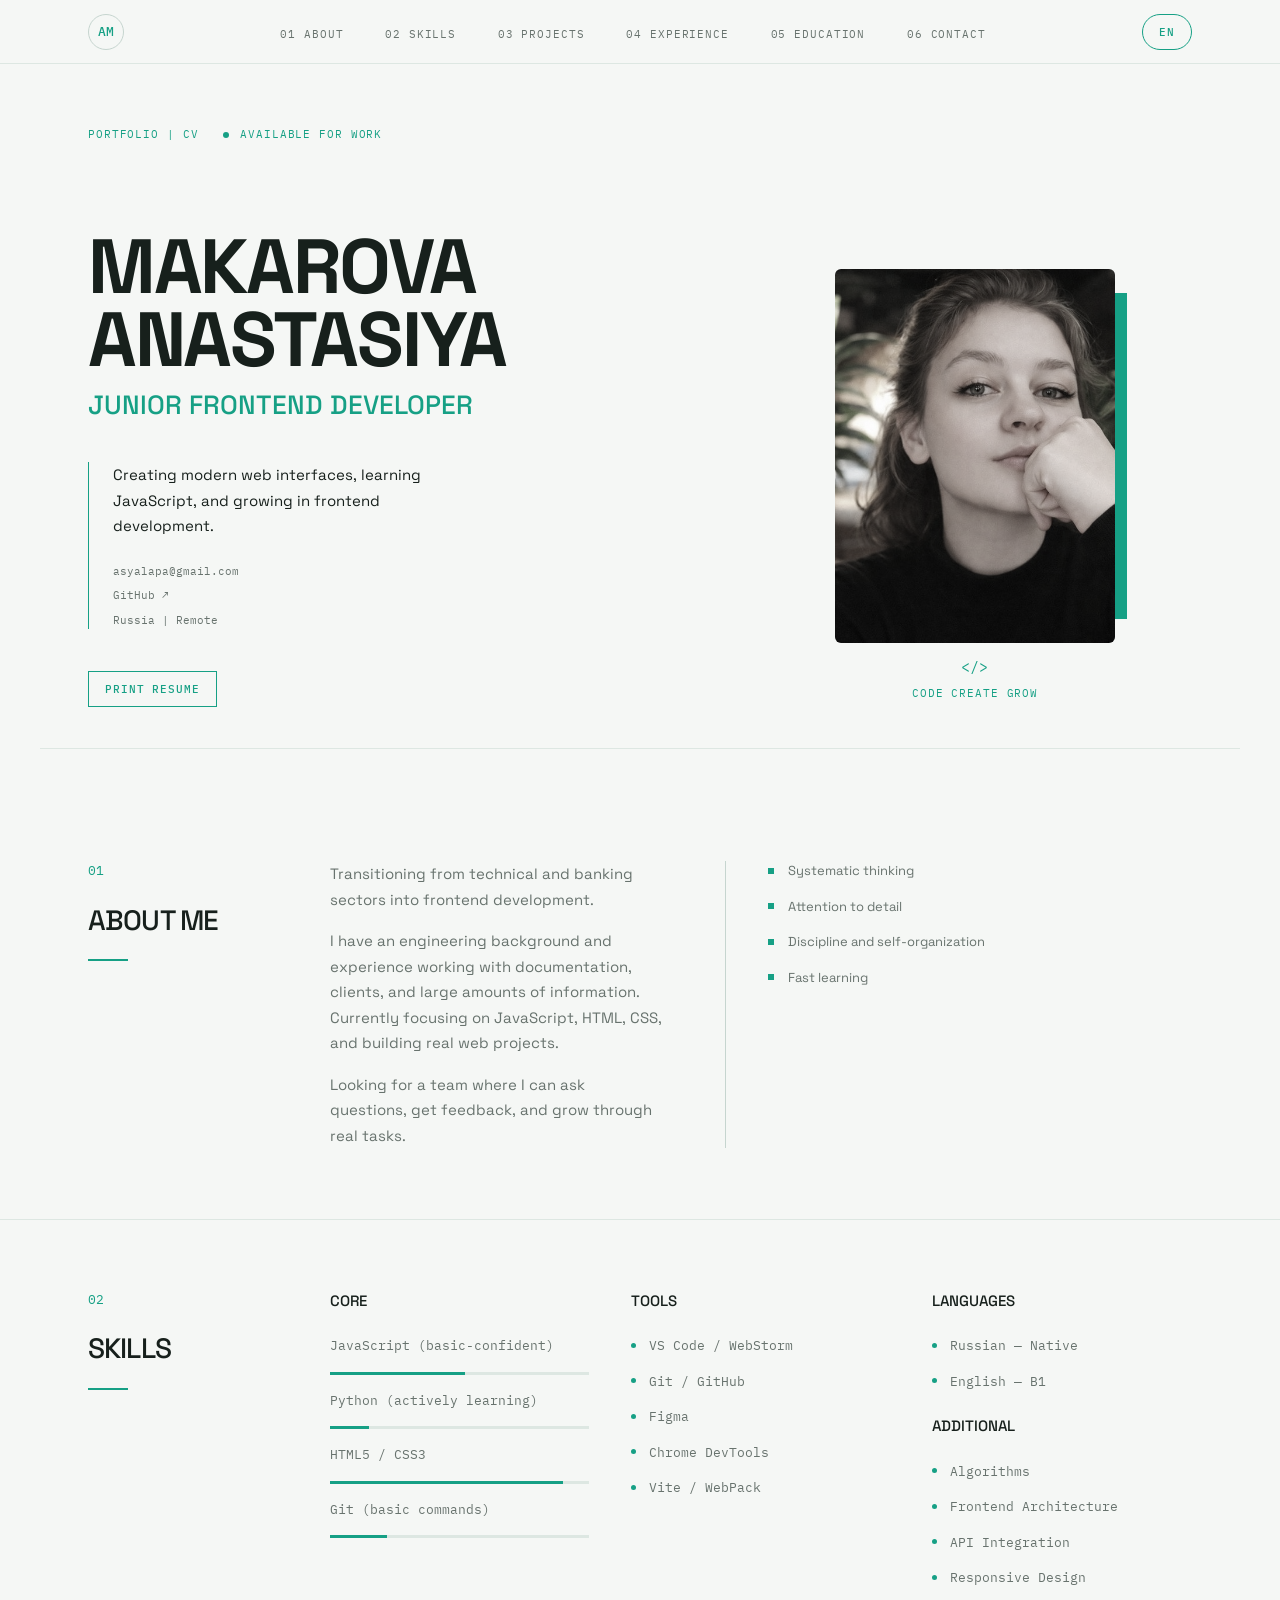
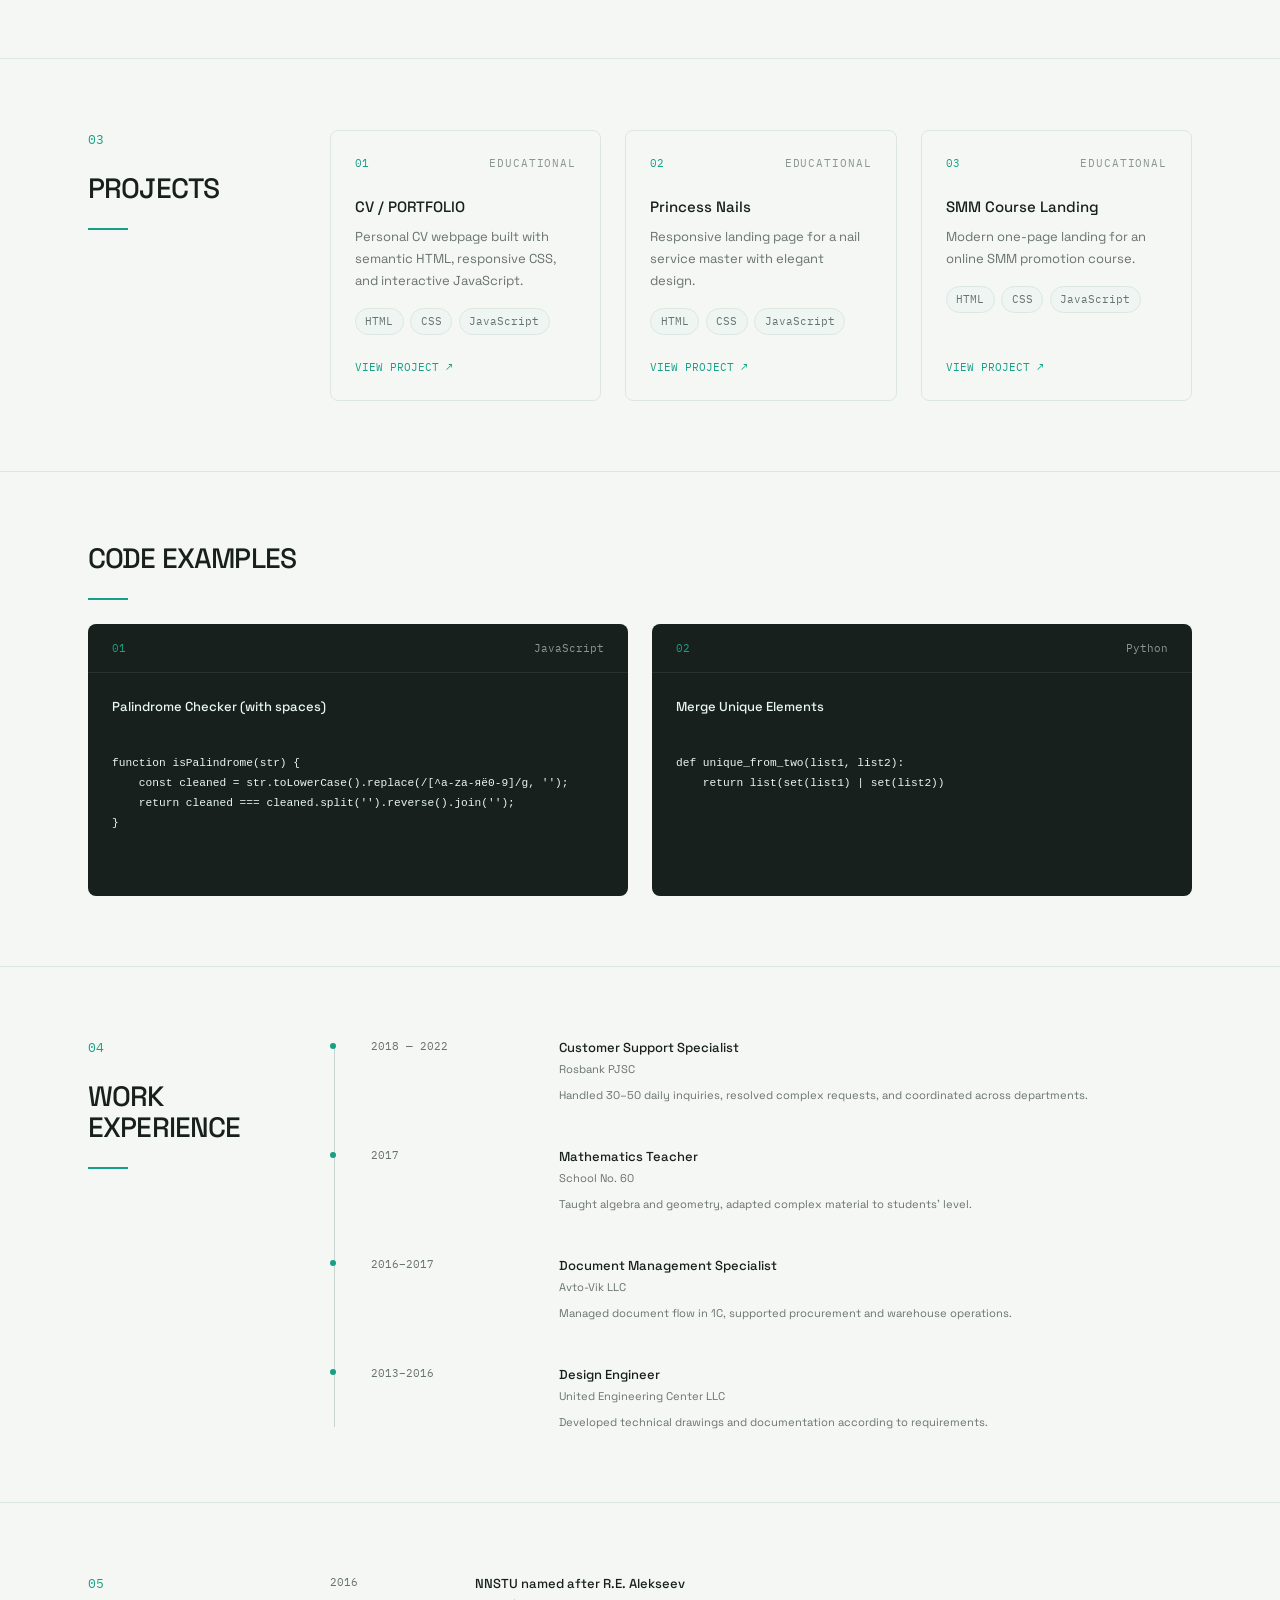
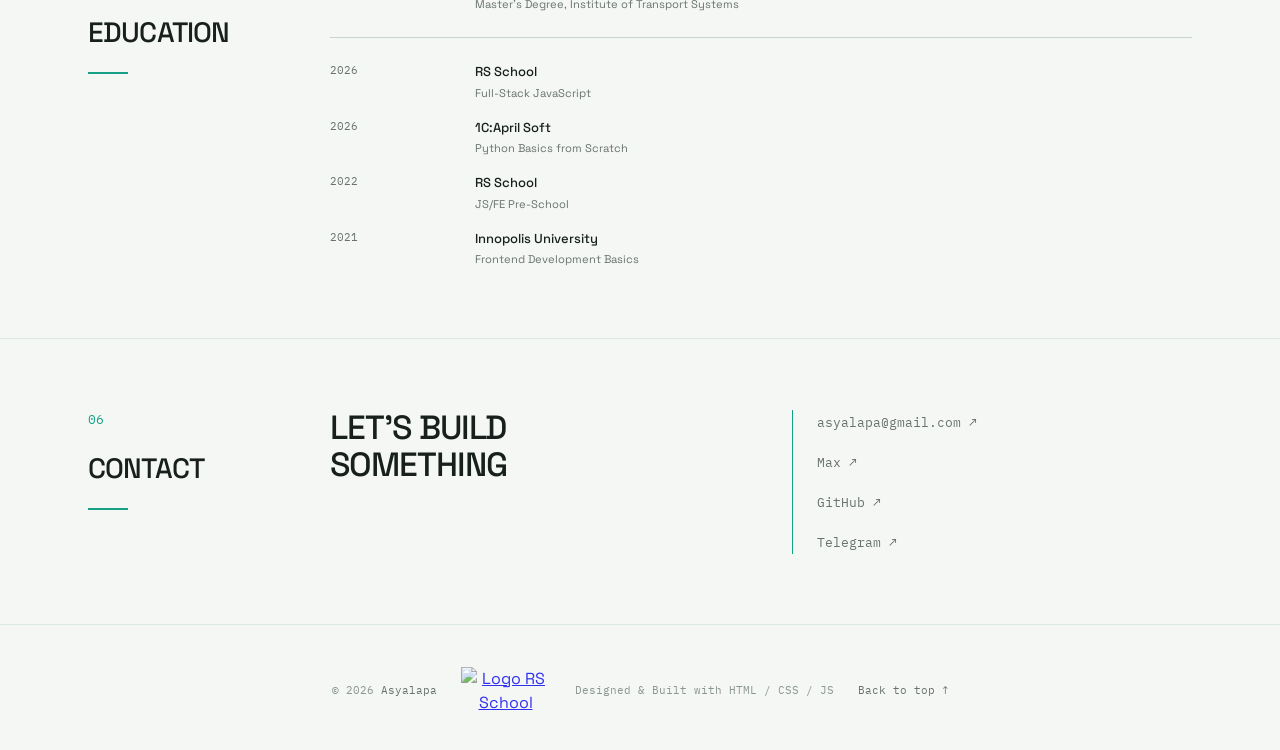
==== commit 829b91bc: "fix: add github link and course link to footer" ====
--- a/index.html
+++ b/index.html
@@ -409,7 +409,10 @@
 
         <footer class="footer">
             <div class="container footer__inner">
-                <p class="footer__copy">© <span id="current-year"></span> Asyalapa</p>
+                <p class="footer__copy">©
+                    <span id="current-year"></span>
+                    <a class="footer__top" href="https://github.com/asyalapa" target="_blank" rel="noopener noreferrer">Asyalapa</a>
+                </p>
                 <a class="footer__school" href="https://rs.school/courses/javascript" target="_blank" rel="noopener noreferrer" aria-label="RS School">
                     <img class="image footer__image" src="https://raw.githubusercontent.com/rolling-scopes-school/tasks/25280abf1815aaf58ff04a69c0f82393d5f54ef0/tasks/cv/rs-school-logo.svg" data-translate-alt="rs_school_alt" alt="RS School" loading="lazy">
                 </a>
